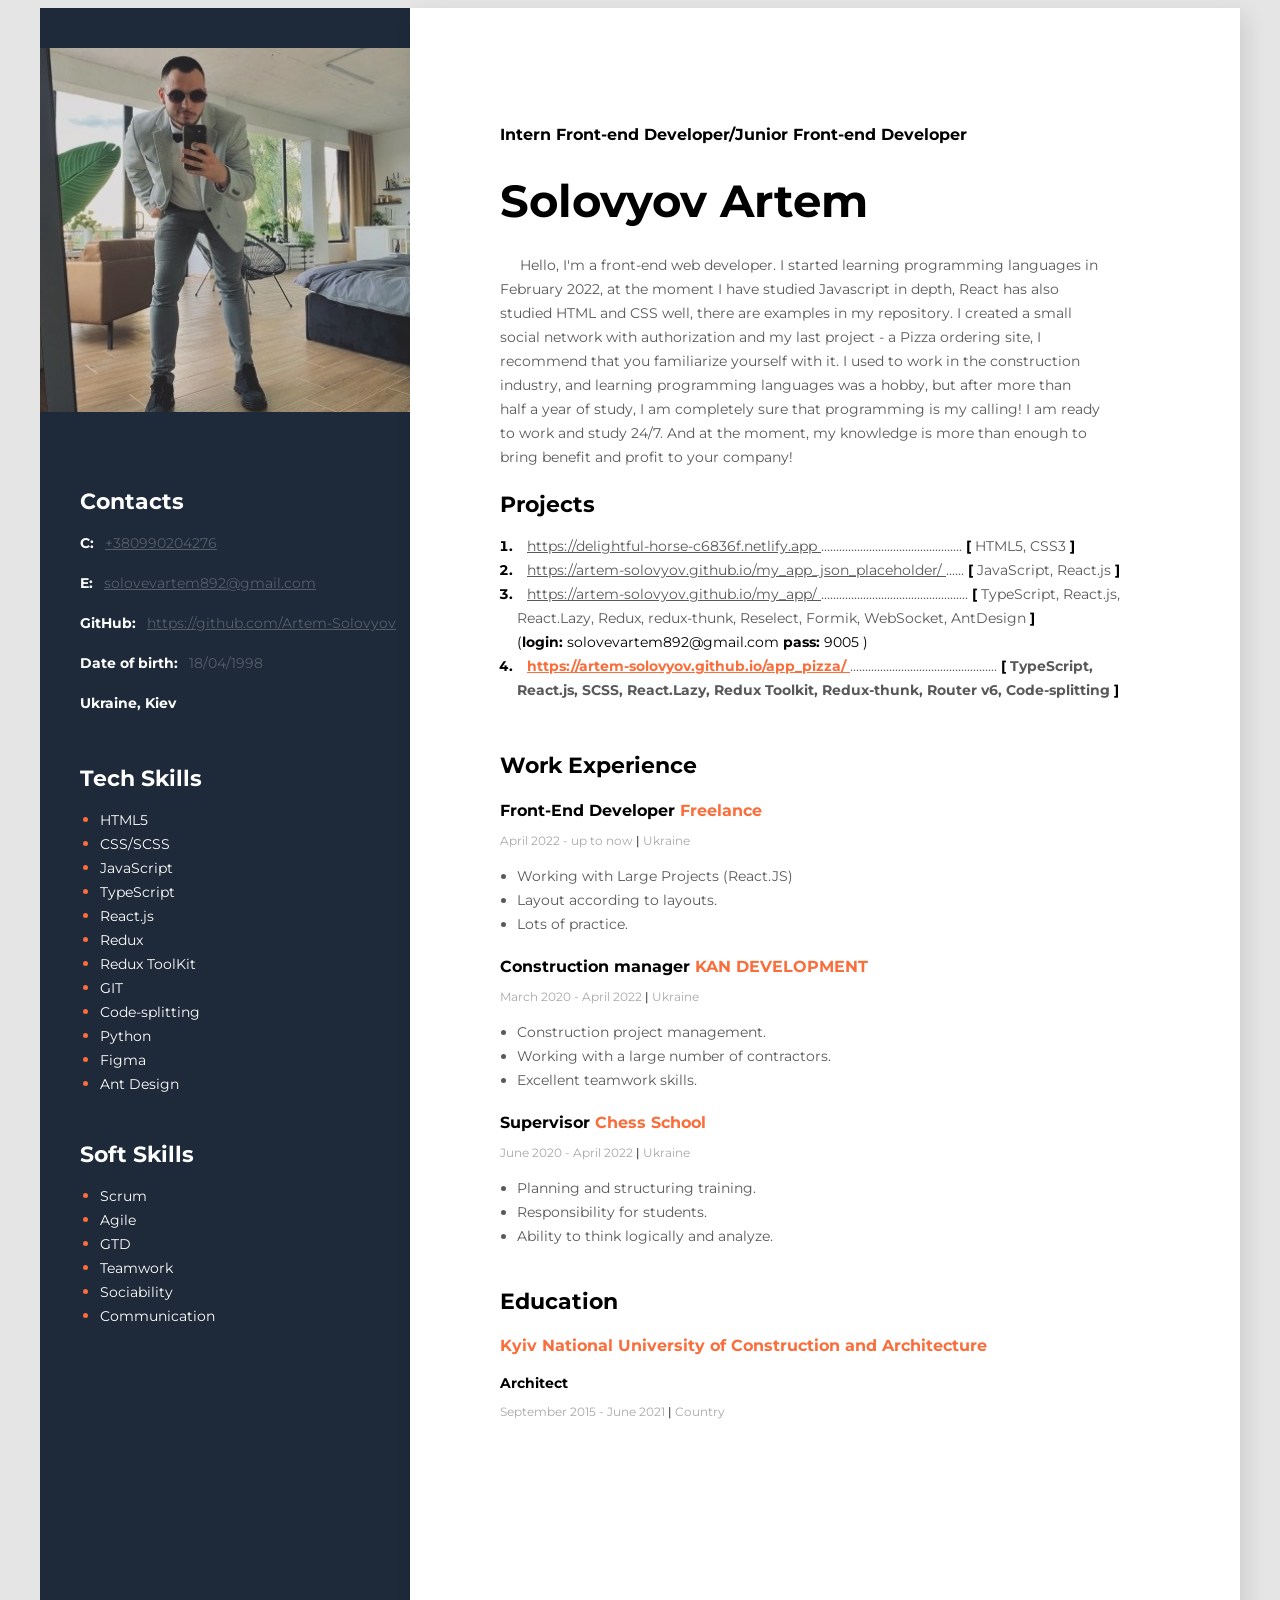
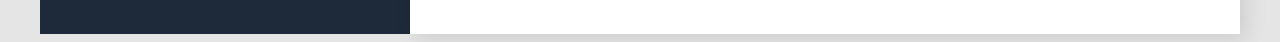
==== index.html @ 6716d9a3 "new project 'Pizza'" ====
<!DOCTYPE html>
<html lang="en">
<head>
  <meta charset="UTF-8"/>
  <meta http-equiv="X-UA-Compatible" content="IE=edge"/>
  <meta name="viewport" content="width=device-width, initial-scale=1.0"/>
  <link rel="stylesheet" href="./stayles/stayles.css"/>
  <link rel="preconnect" href="https://fonts.googleapis.com"/>
  <link rel="preconnect" href="https://fonts.gstatic.com" crossorigin/>
  <link
      href="https://fonts.googleapis.com/css2?family=Montserrat:wght@400;700&display=swap"
      rel="stylesheet"
  />
  <title>Resume</title>
</head>
<body>
<!-- main -->
<div class="main">
  <!-- Main content -->
  <div class="main-content">
    <!-- about user -->
    <div>
      <h2 class="about-position">Intern Front-end Developer/Junior Front-end
        Developer</h2>
      <h1 class="about-name">Solovyov Artem</h1>
      <p class="about-description">
        Hello, I'm a front-end web developer. I started learning programming languages ​​in February 2022, at the moment I have studied Javascript in depth, React has also studied HTML and CSS well, there are examples in my repository. I created a small social network with authorization and my last project - a Pizza ordering site, I recommend that you familiarize yourself with it. I used to work in the construction industry, and learning programming languages ​​was a hobby, but after more than half a year of study, I am completely sure that programming is my calling! I am ready to work and study 24/7. And at the moment, my knowledge is more than enough to bring benefit and profit to your company!
      </p>
    </div>
    <!-- Projects -->
    <div class="projects">
      <h3 class="title">Projects</h3>
      <ol class="project-list">
        
        <li class="projects-item">
              <span class="project">
                <a target="_blank" href="https://delightful-horse-c6836f.netlify.app" class="project-link">
                  https://delightful-horse-c6836f.netlify.app
                </a>
                ...............................................
                <span class="project--bracket">[</span>
                HTML5, CSS3
                <span class="project--bracket">]</span>
              </span>
        </li>
        <li class="projects-item">
              <span class="project">
                <a target="_blank" href="https://artem-solovyov.github.io/my_app_json_placeholder/" class="project-link">
                  https://artem-solovyov.github.io/my_app_json_placeholder/
                </a>
                ......
                <span class="project--bracket">[</span>
                JavaScript, React.js
                <span class="project--bracket">]</span>
              </span>
        </li>
        <li class="projects-item">
              <span class="project">
                <a target="_blank" href="https://artem-solovyov.github.io/my_app/" class="project-link">
                  https://artem-solovyov.github.io/my_app/
                </a>
                .................................................
                <span class="project--bracket">[</span>
                TypeScript, React.js, React.Lazy, Redux, redux-thunk, Reselect, Formik, WebSocket, AntDesign
                <span class="project--bracket">]</span>
              </span>
              <br/>
          <span class="pass">(<b>login:</b> solovevartem892@gmail.com <b>pass:</b> 9005 )</span>
        </li>
        <li class="projects-item " >
              <span class="project ">
                <a target="_blank" href="https://artem-solovyov.github.io/app_pizza/" class="project-link visible">
                  <b>https://artem-solovyov.github.io/app_pizza/</b>
                </a>
                .................................................
                <span class="project--bracket">[</span> <b>
                  TypeScript, React.js, SCSS, React.Lazy, Redux Toolkit, Redux-thunk, Router v6, Code-splitting
                </b>
                <span class="project--bracket">]</span>
              </span>
              <br/>
        </li>
      </ol>
    </div>
    <!-- Work -->
    <div class="work">
      <h3 class="title">Work Experience</h3>
      <!-- Company 1 -->
      <div>
        <h4 class="work-position">
          Front-End Developer <span class="organization">Freelance</span>
        </h4>
        <p class="period">
          April 2022 - up to now <span class="line">|</span> Ukraine
        </p>
        <ul class="work-list">
          <li class="work-list-item">
            Working with Large Projects (React.JS)
          </li>
          <li class="work-list-item">
            Layout according to layouts.
          </li>
          <li class="work-list-item">
            Lots of practice.
          </li>
        </ul>
      </div>
      <!-- Company 2 -->
      <div>
        <h4 class="work-position">
          Сonstruction manager <span class="organization">KAN DEVELOPMENT</span>
        </h4>
        <p class="period">
          March 2020 - April 2022 <span class="line">|</span> Ukraine
        </p>
        <ul class="work-list">
          <li class="work-list-item">
            Construction project management.
          </li>
          <li class="work-list-item">Working with a large number of contractors.</li>
          <li class="work-list-item">Excellent teamwork skills.</li>
        </ul class="work-list-item">
      </div>
      <!-- Company 3 -->
      <div>
        <h4 class="work-position">
          Supervisor <span class="organization">Chess School</span>
        </h4>
        <p class="period">
          June 2020 - April 2022 <span class="line">|</span> Ukraine
        </p>
        <ul class="work-list">
          <li class="work-list-item">Planning and structuring training.</li>
          <li class="work-list-item">Responsibility for students.</li>
          <li class="work-list-item">Ability to think logically and analyze.</li>
        </ul>
      </div>
    </div>
    <!-- Edication -->
    <div class="education">
      <h3 class="title">Education</h3>
      <h4 class="university">Kyiv National University of Construction and Architecture</h4>
      <h4 class="direction">Architect</h4>
      <p class="period">
        September 2015 - June 2021 <span class="line">|</span> Country
      </p>
    </div>
  </div>
  <!-- Sidebar -->
  <aside class="sidebar">
    <img src="./img/my-photo.jpg" alt="user-photo" class="photo"/>
    <!-- Contacts -->
    <div class="contacts">
      <h3 class="sidebar-title">Contacts</h3>
      <div>
        <p>
          <span class="contact-type">C:</span>
          <a href="tel:+380990204276" class="contact-link">
            +380990204276
          </a>
        </p>
        <p>
          <span class="contact-type">E:</span>
          <a href="mailto:solovevartem892@gmail.com" class="contact-link">
            solovevartem892@gmail.com
          </a>
        </p>
        <p>
          <span class="contact-type">GitHub:</span>
          <a href="https://github.com/Artem-Solovyov" target="_blank" class="contact-link">
            https://github.com/Artem-Solovyov
          </a>
        </p>
        <p>
          <span class="contact-type">Date of birth:</span>
          <a class="contact-link">
            18/04/1998
          </a>
        </p>

        <p>
          <span class="contact-type">Ukraine, Kiev</span>

        </p>
      </div>
    </div>
    <!-- Tech Skills -->
    <div class="tech-skills">
      <h3 class="sidebar-title">Tech Skills</h3>
      <ul class="tech-skills-list">
        <li class="tech-skills-item">
          <span class="tech-skills-text">HTML5</span>
        </li>
        <li class="tech-skills-item">
          <span class="tech-skills-text">CSS/SCSS</span>
        </li>
        <li class="tech-skills-item">
          <span class="tech-skills-text">JavaScript</span>
        </li>
        <li class="tech-skills-item">
          <span class="tech-skills-text">TypeScript</span>
        </li>
        <li class="tech-skills-item">
          <span class="tech-skills-text">React.js</span>
        </li>
        <li class="tech-skills-item">
          <span class="tech-skills-text">Redux</span>
        </li>
        <li class="tech-skills-item">
          <span class="tech-skills-text">Redux ToolKit</span>
        </li>
        <li class="tech-skills-item">
          <span class="tech-skills-text">GIT</span>
        </li>
        <li class="tech-skills-item">
          <span class="tech-skills-text">Code-splitting</span>
        </li>
        <li class="tech-skills-item">
          <span class="tech-skills-text">Python</span>
        </li>
        <li class="tech-skills-item">
          <span class="tech-skills-text">Figma</span>
        </li>
        <li class="tech-skills-item">
          <span class="tech-skills-text">Ant Design</span>
        </li>
      </ul>
    </div>
    <!-- Soft Skills -->
    <div class="soft-skills">
      <h3 class="sidebar-title">Soft Skills</h3>
      <ul class="soft-skills-list">
        <li class="soft-skills-item">
          <span class="soft-skills-text">Scrum</span>
        </li>
        <li class="soft-skills-item">
          <span class="soft-skills-text">Agile</span>
        </li>
        <li class="soft-skills-item">
          <span class="soft-skills-text">GTD</span>
        </li>
        <li class="soft-skills-item">
          <span class="soft-skills-text">Teamwork</span>
        </li>

        <li class="soft-skills-item">
          <span class="soft-skills-text">Sociability</span>
        </li>
        <li class="soft-skills-item">
          <span class="soft-skills-text">Communication</span>
        </li>
      </ul>
    </div>
  </aside>
</div>
</body>
</html>
---- stayles/stayles.css ----
body {
  font-family: "Montserrat", sans-serif;
  background-color: #e5e5e5;
}

/* main stayles */

.main {
  display: flex;
  flex-direction: row-reverse;
  width: 1200px;
  margin: 0 auto;
}

/* main-content stayles */

.main-content {
  background-color: #fff;
  box-shadow: 6px 6px 20px rgba(0, 0, 0, 0.1);
  padding: 105px 90px;
}

/* about stayles */

.about {
  margin-bottom: 40px;
}
.about-position {
  font-style: normal;
  font-weight: 700;
  font-size: 16px;
  line-height: 17px;
  color: #000000;
  margin-bottom: 20px;
}
.about-name {
  font-style: normal;
  font-weight: 700;
  font-size: 45px;
  line-height: 55px;
  color: #000000;
  margin-bottom: 25px;
}
.about-description {
  font-style: normal;
  font-weight: 400;
  font-size: 14px;
  line-height: 24px;
  color: #595959;
  width: 600px;
  text-indent: 20px;
}

/* project stayles */
.projects {
  margin-bottom: 50px;
}
.title {
  font-style: normal;
  font-weight: 700;
  font-size: 22px;
  line-height: 27px;
  color: #000000;
  margin-bottom: 10px;
}
.project-list {
  padding: 0px;
  margin-left: 17px;
}
.projects-item {
  font-style: normal;
  font-weight: 700;
  font-size: 14px;
  line-height: 24px;
  color: #000000;
}
.project,
.project-link {
  font-style: normal;
  font-weight: 400;
  font-size: 14px;
  line-height: 24px;
  color: #595959;
}
.project-link {
  margin-left: 10px;
}
.project--bracket {
  font-style: normal;
  font-weight: 700;
  font-size: 14px;
  line-height: 24px;
  color: #000000;
}

/* work stayles */

.work {
  margin-bottom: 40px;
}
.work-position {
  font-style: normal;
  font-weight: 700;
  font-size: 16px;
  line-height: 20px;
  color: #000000;
  margin-bottom: 10px;
}
.organization {
  color: #fb6d3a;
}
.visible {
  color: #fb6d3a;
}

.period {
  font-style: normal;
  font-weight: 400;
  font-size: 12px;
  line-height: 15px;
  color: #a8a8a8;
  margin-bottom: 10px;
}
.line {
  font-style: normal;
  font-weight: 400;
  font-size: 12px;
  line-height: 15px;
  color: #000000;
}
.work-list {
  padding: 0px;
  margin-left: 17px;
}
.work-list-item {
  font-style: normal;
  font-weight: 400;
  font-size: 14px;
  line-height: 24px;
  color: #595959;
}

/* education stayles */

.education {
  margin-bottom: 110px;
}
.university {
  font-style: normal;
  font-weight: 700;
  font-size: 16px;
  line-height: 20px;
  color: #fb6d3a;
  margin-bottom: 10px;
}
.direction {
  font-style: normal;
  font-weight: 700;
  font-size: 14px;
  line-height: 17px;
  color: #000000;
  margin-bottom: 10px;
}

/* sidebar stayles */

.sidebar {
  background-color: #1e2939;
  padding-top: 40px;
  width: 370px;
}

.photo {
  width: 370px;
  margin-bottom: 50px;
}
.contacts,
.tech-skills,
.soft-skills {
  margin-left: 40px;
}

.contacts {
  margin-bottom: 50px;
}

.tech-skills {
  margin-bottom: 45px;
}

.sidebar-title {
  color: #fff;
  font-style: normal;
  font-weight: 700;
  font-size: 22px;
  line-height: 27px;
  margin-bottom: 10px;
}

.contact-type {
  font-style: normal;
  font-weight: 700;
  font-size: 14px;
  line-height: 24px;
  color: #ffffff;
  margin-right: 7px;
}

.contact-link {
  font-style: normal;
  font-weight: 400;
  font-size: 14px;
  line-height: 24px;
  color: #565e6a;
}

/* tech skills list stayles */

.tech-skills-list {
  color: #fff;
  padding: 0px;
  margin-left: 20px;
}

.tech-skills-item {
  color: #fb6d3a;
}
.tech-skills-text {
  color: #fff;
  font-style: normal;
  font-weight: 400;
  font-size: 14px;
  line-height: 24px;
}

/* soft skills list stayles */

.soft-skills-list {
  color: #fff;
  padding: 0px;
  margin-left: 20px;
}
.soft-skills-item {
  color: #fb6d3a;
}
.soft-skills-text {
  color: #fff;
  font-style: normal;
  font-weight: 400;
  font-size: 14px;
  line-height: 24px;
}
.pass {
  font-style: normal;
  font-weight: 400;
  font-size: 14px;
}
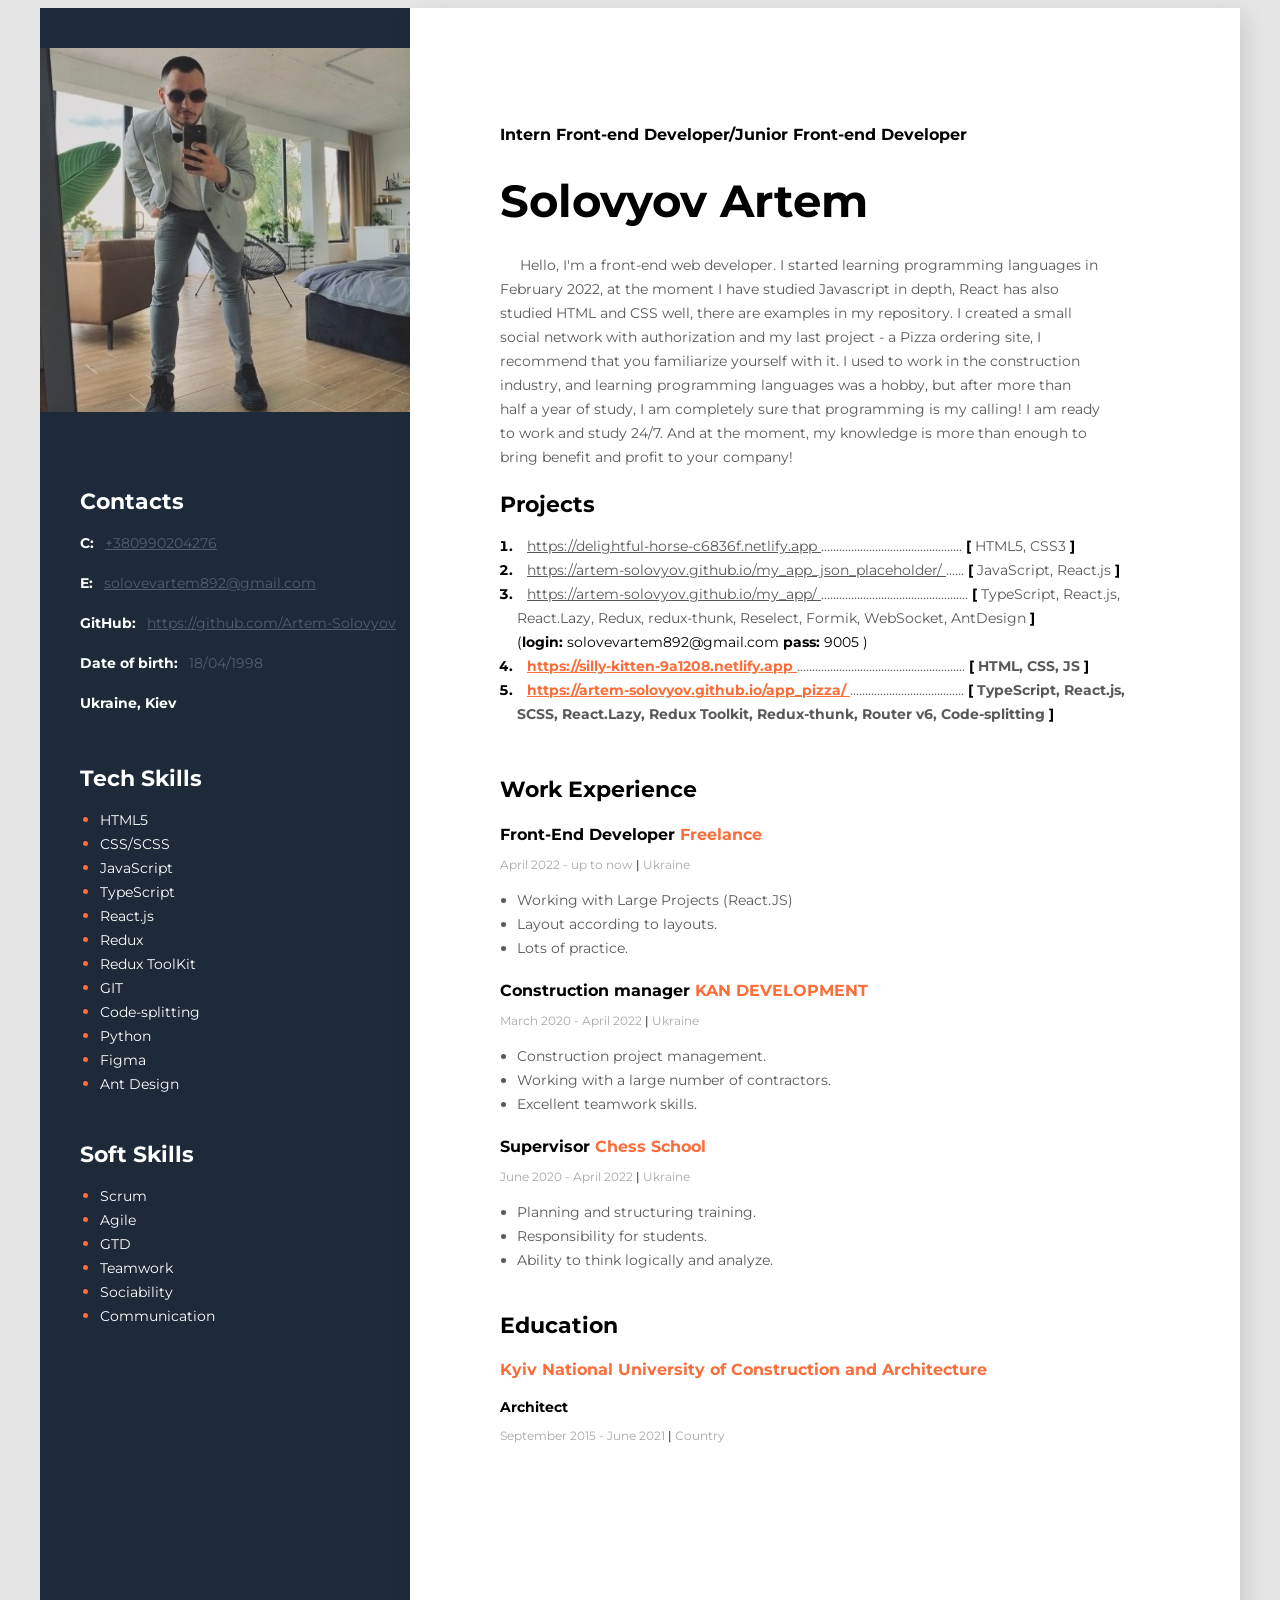
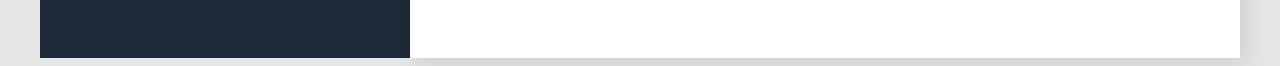
==== commit ee6dc04d: "new project HTML CSS JS" ====
--- a/index.html
+++ b/index.html
@@ -69,10 +69,23 @@
         </li>
         <li class="projects-item " >
               <span class="project ">
+                <a target="_blank" href="https://silly-kitten-9a1208.netlify.app" class="project-link visible">
+                  <b>https://silly-kitten-9a1208.netlify.app</b>
+                </a>
+                ........................................................
+                <span class="project--bracket">[</span> <b>
+                   HTML, CSS, JS
+                </b>
+                <span class="project--bracket">]</span>
+              </span>
+              <br/>
+        </li>
+        <li class="projects-item " >
+              <span class="project ">
                 <a target="_blank" href="https://artem-solovyov.github.io/app_pizza/" class="project-link visible">
                   <b>https://artem-solovyov.github.io/app_pizza/</b>
                 </a>
-                .................................................
+                ......................................
                 <span class="project--bracket">[</span> <b>
                   TypeScript, React.js, SCSS, React.Lazy, Redux Toolkit, Redux-thunk, Router v6, Code-splitting
                 </b>
@@ -80,6 +93,7 @@
               </span>
               <br/>
         </li>
+        
       </ol>
     </div>
     <!-- Work -->
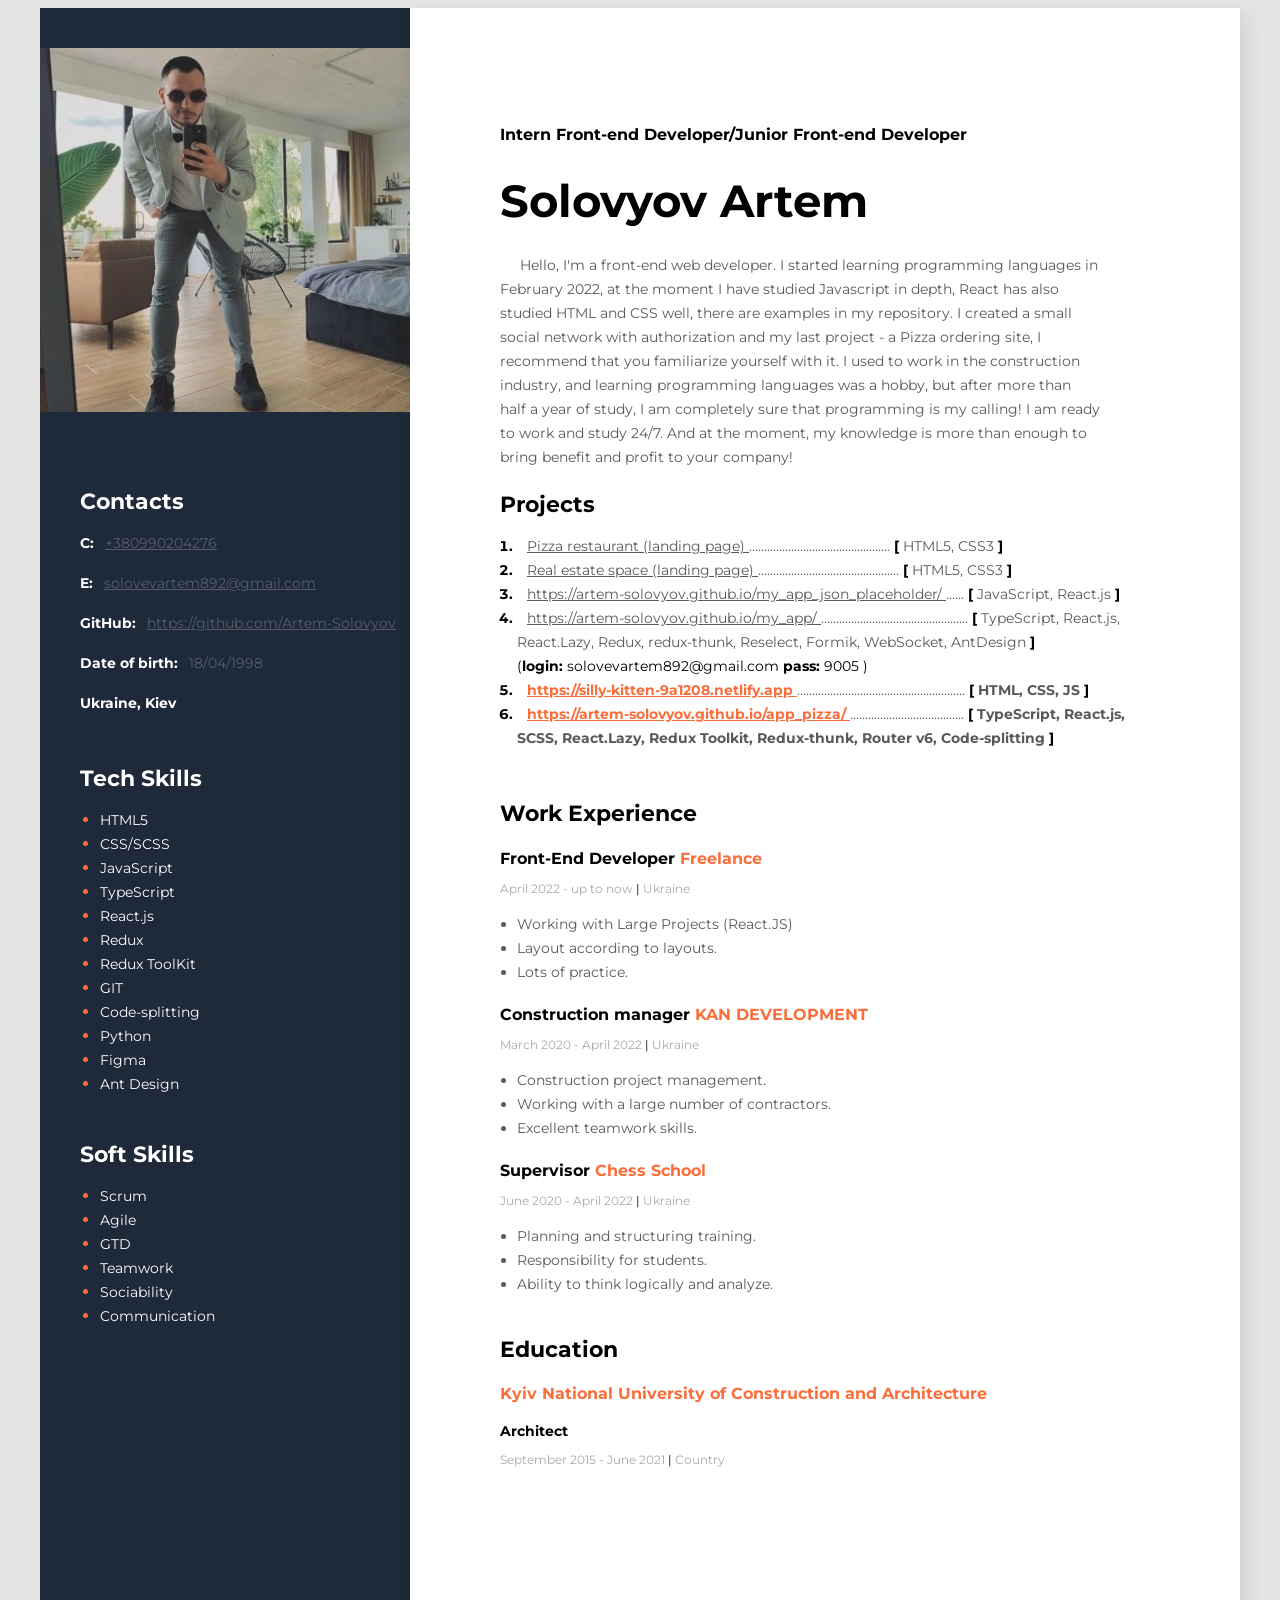
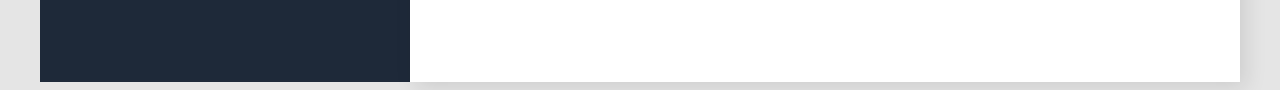
==== commit f0160abd: "upd" ====
--- a/index.html
+++ b/index.html
@@ -1,271 +1,321 @@
 <!DOCTYPE html>
 <html lang="en">
-<head>
-  <meta charset="UTF-8"/>
-  <meta http-equiv="X-UA-Compatible" content="IE=edge"/>
-  <meta name="viewport" content="width=device-width, initial-scale=1.0"/>
-  <link rel="stylesheet" href="./stayles/stayles.css"/>
-  <link rel="preconnect" href="https://fonts.googleapis.com"/>
-  <link rel="preconnect" href="https://fonts.gstatic.com" crossorigin/>
-  <link
+  <head>
+    <meta charset="UTF-8" />
+    <meta http-equiv="X-UA-Compatible" content="IE=edge" />
+    <meta name="viewport" content="width=device-width, initial-scale=1.0" />
+    <link rel="stylesheet" href="./stayles/stayles.css" />
+    <link rel="preconnect" href="https://fonts.googleapis.com" />
+    <link rel="preconnect" href="https://fonts.gstatic.com" crossorigin />
+    <link
       href="https://fonts.googleapis.com/css2?family=Montserrat:wght@400;700&display=swap"
       rel="stylesheet"
-  />
-  <title>Resume</title>
-</head>
-<body>
-<!-- main -->
-<div class="main">
-  <!-- Main content -->
-  <div class="main-content">
-    <!-- about user -->
-    <div>
-      <h2 class="about-position">Intern Front-end Developer/Junior Front-end
-        Developer</h2>
-      <h1 class="about-name">Solovyov Artem</h1>
-      <p class="about-description">
-        Hello, I'm a front-end web developer. I started learning programming languages ​​in February 2022, at the moment I have studied Javascript in depth, React has also studied HTML and CSS well, there are examples in my repository. I created a small social network with authorization and my last project - a Pizza ordering site, I recommend that you familiarize yourself with it. I used to work in the construction industry, and learning programming languages ​​was a hobby, but after more than half a year of study, I am completely sure that programming is my calling! I am ready to work and study 24/7. And at the moment, my knowledge is more than enough to bring benefit and profit to your company!
-      </p>
+    />
+    <title>Resume</title>
+  </head>
+  <body>
+    <!-- main -->
+    <div class="main">
+      <!-- Main content -->
+      <div class="main-content">
+        <!-- about user -->
+        <div>
+          <h2 class="about-position">
+            Intern Front-end Developer/Junior Front-end Developer
+          </h2>
+          <h1 class="about-name">Solovyov Artem</h1>
+          <p class="about-description">
+            Hello, I'm a front-end web developer. I started learning programming
+            languages ​​in February 2022, at the moment I have studied
+            Javascript in depth, React has also studied HTML and CSS well, there
+            are examples in my repository. I created a small social network with
+            authorization and my last project - a Pizza ordering site, I
+            recommend that you familiarize yourself with it. I used to work in
+            the construction industry, and learning programming languages ​​was
+            a hobby, but after more than half a year of study, I am completely
+            sure that programming is my calling! I am ready to work and study
+            24/7. And at the moment, my knowledge is more than enough to bring
+            benefit and profit to your company!
+          </p>
+        </div>
+        <!-- Projects -->
+        <div class="projects">
+          <h3 class="title">Projects</h3>
+          <ol class="project-list">
+            <li class="projects-item">
+              <span class="project">
+                <a
+                  target="_blank"
+                  href="https://delightful-horse-c6836f.netlify.app"
+                  class="project-link"
+                >
+                  Pizza restaurant (landing page)
+                </a>
+                ...............................................
+                <span class="project--bracket">[</span>
+                HTML5, CSS3
+                <span class="project--bracket">]</span>
+              </span>
+            </li>
+            <li class="projects-item">
+              <span class="project">
+                <a
+                  target="_blank"
+                  href="https://iridescent-rolypoly-1b1409.netlify.app"
+                  class="project-link"
+                >
+                  Real estate space (landing page)
+                </a>
+                ...............................................
+                <span class="project--bracket">[</span>
+                HTML5, CSS3
+                <span class="project--bracket">]</span>
+              </span>
+            </li>
+            <li class="projects-item">
+              <span class="project">
+                <a
+                  target="_blank"
+                  href="https://artem-solovyov.github.io/my_app_json_placeholder/"
+                  class="project-link"
+                >
+                  https://artem-solovyov.github.io/my_app_json_placeholder/
+                </a>
+                ......
+                <span class="project--bracket">[</span>
+                JavaScript, React.js
+                <span class="project--bracket">]</span>
+              </span>
+            </li>
+            <li class="projects-item">
+              <span class="project">
+                <a
+                  target="_blank"
+                  href="https://artem-solovyov.github.io/my_app/"
+                  class="project-link"
+                >
+                  https://artem-solovyov.github.io/my_app/
+                </a>
+                .................................................
+                <span class="project--bracket">[</span>
+                TypeScript, React.js, React.Lazy, Redux, redux-thunk, Reselect,
+                Formik, WebSocket, AntDesign
+                <span class="project--bracket">]</span>
+              </span>
+              <br />
+              <span class="pass"
+                >(<b>login:</b> solovevartem892@gmail.com <b>pass:</b> 9005
+                )</span
+              >
+            </li>
+            <li class="projects-item">
+              <span class="project">
+                <a
+                  target="_blank"
+                  href="https://silly-kitten-9a1208.netlify.app"
+                  class="project-link visible"
+                >
+                  <b>https://silly-kitten-9a1208.netlify.app</b>
+                </a>
+                ........................................................
+                <span class="project--bracket">[</span> <b> HTML, CSS, JS </b>
+                <span class="project--bracket">]</span>
+              </span>
+              <br />
+            </li>
+            <li class="projects-item">
+              <span class="project">
+                <a
+                  target="_blank"
+                  href="https://artem-solovyov.github.io/app_pizza/"
+                  class="project-link visible"
+                >
+                  <b>https://artem-solovyov.github.io/app_pizza/</b>
+                </a>
+                ......................................
+                <span class="project--bracket">[</span>
+                <b>
+                  TypeScript, React.js, SCSS, React.Lazy, Redux Toolkit,
+                  Redux-thunk, Router v6, Code-splitting
+                </b>
+                <span class="project--bracket">]</span>
+              </span>
+              <br />
+            </li>
+          </ol>
+        </div>
+        <!-- Work -->
+        <div class="work">
+          <h3 class="title">Work Experience</h3>
+          <!-- Company 1 -->
+          <div>
+            <h4 class="work-position">
+              Front-End Developer <span class="organization">Freelance</span>
+            </h4>
+            <p class="period">
+              April 2022 - up to now <span class="line">|</span> Ukraine
+            </p>
+            <ul class="work-list">
+              <li class="work-list-item">
+                Working with Large Projects (React.JS)
+              </li>
+              <li class="work-list-item">Layout according to layouts.</li>
+              <li class="work-list-item">Lots of practice.</li>
+            </ul>
+          </div>
+          <!-- Company 2 -->
+          <div>
+            <h4 class="work-position">
+              Сonstruction manager
+              <span class="organization">KAN DEVELOPMENT</span>
+            </h4>
+            <p class="period">
+              March 2020 - April 2022 <span class="line">|</span> Ukraine
+            </p>
+            <ul class="work-list">
+              <li class="work-list-item">Construction project management.</li>
+              <li class="work-list-item">
+                Working with a large number of contractors.
+              </li>
+              <li class="work-list-item">Excellent teamwork skills.</li>
+            </ul>
+          </div>
+          <!-- Company 3 -->
+          <div>
+            <h4 class="work-position">
+              Supervisor <span class="organization">Chess School</span>
+            </h4>
+            <p class="period">
+              June 2020 - April 2022 <span class="line">|</span> Ukraine
+            </p>
+            <ul class="work-list">
+              <li class="work-list-item">Planning and structuring training.</li>
+              <li class="work-list-item">Responsibility for students.</li>
+              <li class="work-list-item">
+                Ability to think logically and analyze.
+              </li>
+            </ul>
+          </div>
+        </div>
+        <!-- Edication -->
+        <div class="education">
+          <h3 class="title">Education</h3>
+          <h4 class="university">
+            Kyiv National University of Construction and Architecture
+          </h4>
+          <h4 class="direction">Architect</h4>
+          <p class="period">
+            September 2015 - June 2021 <span class="line">|</span> Country
+          </p>
+        </div>
+      </div>
+      <!-- Sidebar -->
+      <aside class="sidebar">
+        <img src="./img/my-photo.jpg" alt="user-photo" class="photo" />
+        <!-- Contacts -->
+        <div class="contacts">
+          <h3 class="sidebar-title">Contacts</h3>
+          <div>
+            <p>
+              <span class="contact-type">C:</span>
+              <a href="tel:+380990204276" class="contact-link">
+                +380990204276
+              </a>
+            </p>
+            <p>
+              <span class="contact-type">E:</span>
+              <a href="mailto:solovevartem892@gmail.com" class="contact-link">
+                solovevartem892@gmail.com
+              </a>
+            </p>
+            <p>
+              <span class="contact-type">GitHub:</span>
+              <a
+                href="https://github.com/Artem-Solovyov"
+                target="_blank"
+                class="contact-link"
+              >
+                https://github.com/Artem-Solovyov
+              </a>
+            </p>
+            <p>
+              <span class="contact-type">Date of birth:</span>
+              <a class="contact-link"> 18/04/1998 </a>
+            </p>
+
+            <p>
+              <span class="contact-type">Ukraine, Kiev</span>
+            </p>
+          </div>
+        </div>
+        <!-- Tech Skills -->
+        <div class="tech-skills">
+          <h3 class="sidebar-title">Tech Skills</h3>
+          <ul class="tech-skills-list">
+            <li class="tech-skills-item">
+              <span class="tech-skills-text">HTML5</span>
+            </li>
+            <li class="tech-skills-item">
+              <span class="tech-skills-text">CSS/SCSS</span>
+            </li>
+            <li class="tech-skills-item">
+              <span class="tech-skills-text">JavaScript</span>
+            </li>
+            <li class="tech-skills-item">
+              <span class="tech-skills-text">TypeScript</span>
+            </li>
+            <li class="tech-skills-item">
+              <span class="tech-skills-text">React.js</span>
+            </li>
+            <li class="tech-skills-item">
+              <span class="tech-skills-text">Redux</span>
+            </li>
+            <li class="tech-skills-item">
+              <span class="tech-skills-text">Redux ToolKit</span>
+            </li>
+            <li class="tech-skills-item">
+              <span class="tech-skills-text">GIT</span>
+            </li>
+            <li class="tech-skills-item">
+              <span class="tech-skills-text">Code-splitting</span>
+            </li>
+            <li class="tech-skills-item">
+              <span class="tech-skills-text">Python</span>
+            </li>
+            <li class="tech-skills-item">
+              <span class="tech-skills-text">Figma</span>
+            </li>
+            <li class="tech-skills-item">
+              <span class="tech-skills-text">Ant Design</span>
+            </li>
+          </ul>
+        </div>
+        <!-- Soft Skills -->
+        <div class="soft-skills">
+          <h3 class="sidebar-title">Soft Skills</h3>
+          <ul class="soft-skills-list">
+            <li class="soft-skills-item">
+              <span class="soft-skills-text">Scrum</span>
+            </li>
+            <li class="soft-skills-item">
+              <span class="soft-skills-text">Agile</span>
+            </li>
+            <li class="soft-skills-item">
+              <span class="soft-skills-text">GTD</span>
+            </li>
+            <li class="soft-skills-item">
+              <span class="soft-skills-text">Teamwork</span>
+            </li>
+
+            <li class="soft-skills-item">
+              <span class="soft-skills-text">Sociability</span>
+            </li>
+            <li class="soft-skills-item">
+              <span class="soft-skills-text">Communication</span>
+            </li>
+          </ul>
+        </div>
+      </aside>
     </div>
-    <!-- Projects -->
-    <div class="projects">
-      <h3 class="title">Projects</h3>
-      <ol class="project-list">
-        
-        <li class="projects-item">
-              <span class="project">
-                <a target="_blank" href="https://delightful-horse-c6836f.netlify.app" class="project-link">
-                  https://delightful-horse-c6836f.netlify.app
-                </a>
-                ...............................................
-                <span class="project--bracket">[</span>
-                HTML5, CSS3
-                <span class="project--bracket">]</span>
-              </span>
-        </li>
-        <li class="projects-item">
-              <span class="project">
-                <a target="_blank" href="https://artem-solovyov.github.io/my_app_json_placeholder/" class="project-link">
-                  https://artem-solovyov.github.io/my_app_json_placeholder/
-                </a>
-                ......
-                <span class="project--bracket">[</span>
-                JavaScript, React.js
-                <span class="project--bracket">]</span>
-              </span>
-        </li>
-        <li class="projects-item">
-              <span class="project">
-                <a target="_blank" href="https://artem-solovyov.github.io/my_app/" class="project-link">
-                  https://artem-solovyov.github.io/my_app/
-                </a>
-                .................................................
-                <span class="project--bracket">[</span>
-                TypeScript, React.js, React.Lazy, Redux, redux-thunk, Reselect, Formik, WebSocket, AntDesign
-                <span class="project--bracket">]</span>
-              </span>
-              <br/>
-          <span class="pass">(<b>login:</b> solovevartem892@gmail.com <b>pass:</b> 9005 )</span>
-        </li>
-        <li class="projects-item " >
-              <span class="project ">
-                <a target="_blank" href="https://silly-kitten-9a1208.netlify.app" class="project-link visible">
-                  <b>https://silly-kitten-9a1208.netlify.app</b>
-                </a>
-                ........................................................
-                <span class="project--bracket">[</span> <b>
-                   HTML, CSS, JS
-                </b>
-                <span class="project--bracket">]</span>
-              </span>
-              <br/>
-        </li>
-        <li class="projects-item " >
-              <span class="project ">
-                <a target="_blank" href="https://artem-solovyov.github.io/app_pizza/" class="project-link visible">
-                  <b>https://artem-solovyov.github.io/app_pizza/</b>
-                </a>
-                ......................................
-                <span class="project--bracket">[</span> <b>
-                  TypeScript, React.js, SCSS, React.Lazy, Redux Toolkit, Redux-thunk, Router v6, Code-splitting
-                </b>
-                <span class="project--bracket">]</span>
-              </span>
-              <br/>
-        </li>
-        
-      </ol>
-    </div>
-    <!-- Work -->
-    <div class="work">
-      <h3 class="title">Work Experience</h3>
-      <!-- Company 1 -->
-      <div>
-        <h4 class="work-position">
-          Front-End Developer <span class="organization">Freelance</span>
-        </h4>
-        <p class="period">
-          April 2022 - up to now <span class="line">|</span> Ukraine
-        </p>
-        <ul class="work-list">
-          <li class="work-list-item">
-            Working with Large Projects (React.JS)
-          </li>
-          <li class="work-list-item">
-            Layout according to layouts.
-          </li>
-          <li class="work-list-item">
-            Lots of practice.
-          </li>
-        </ul>
-      </div>
-      <!-- Company 2 -->
-      <div>
-        <h4 class="work-position">
-          Сonstruction manager <span class="organization">KAN DEVELOPMENT</span>
-        </h4>
-        <p class="period">
-          March 2020 - April 2022 <span class="line">|</span> Ukraine
-        </p>
-        <ul class="work-list">
-          <li class="work-list-item">
-            Construction project management.
-          </li>
-          <li class="work-list-item">Working with a large number of contractors.</li>
-          <li class="work-list-item">Excellent teamwork skills.</li>
-        </ul class="work-list-item">
-      </div>
-      <!-- Company 3 -->
-      <div>
-        <h4 class="work-position">
-          Supervisor <span class="organization">Chess School</span>
-        </h4>
-        <p class="period">
-          June 2020 - April 2022 <span class="line">|</span> Ukraine
-        </p>
-        <ul class="work-list">
-          <li class="work-list-item">Planning and structuring training.</li>
-          <li class="work-list-item">Responsibility for students.</li>
-          <li class="work-list-item">Ability to think logically and analyze.</li>
-        </ul>
-      </div>
-    </div>
-    <!-- Edication -->
-    <div class="education">
-      <h3 class="title">Education</h3>
-      <h4 class="university">Kyiv National University of Construction and Architecture</h4>
-      <h4 class="direction">Architect</h4>
-      <p class="period">
-        September 2015 - June 2021 <span class="line">|</span> Country
-      </p>
-    </div>
-  </div>
-  <!-- Sidebar -->
-  <aside class="sidebar">
-    <img src="./img/my-photo.jpg" alt="user-photo" class="photo"/>
-    <!-- Contacts -->
-    <div class="contacts">
-      <h3 class="sidebar-title">Contacts</h3>
-      <div>
-        <p>
-          <span class="contact-type">C:</span>
-          <a href="tel:+380990204276" class="contact-link">
-            +380990204276
-          </a>
-        </p>
-        <p>
-          <span class="contact-type">E:</span>
-          <a href="mailto:solovevartem892@gmail.com" class="contact-link">
-            solovevartem892@gmail.com
-          </a>
-        </p>
-        <p>
-          <span class="contact-type">GitHub:</span>
-          <a href="https://github.com/Artem-Solovyov" target="_blank" class="contact-link">
-            https://github.com/Artem-Solovyov
-          </a>
-        </p>
-        <p>
-          <span class="contact-type">Date of birth:</span>
-          <a class="contact-link">
-            18/04/1998
-          </a>
-        </p>
-
-        <p>
-          <span class="contact-type">Ukraine, Kiev</span>
-
-        </p>
-      </div>
-    </div>
-    <!-- Tech Skills -->
-    <div class="tech-skills">
-      <h3 class="sidebar-title">Tech Skills</h3>
-      <ul class="tech-skills-list">
-        <li class="tech-skills-item">
-          <span class="tech-skills-text">HTML5</span>
-        </li>
-        <li class="tech-skills-item">
-          <span class="tech-skills-text">CSS/SCSS</span>
-        </li>
-        <li class="tech-skills-item">
-          <span class="tech-skills-text">JavaScript</span>
-        </li>
-        <li class="tech-skills-item">
-          <span class="tech-skills-text">TypeScript</span>
-        </li>
-        <li class="tech-skills-item">
-          <span class="tech-skills-text">React.js</span>
-        </li>
-        <li class="tech-skills-item">
-          <span class="tech-skills-text">Redux</span>
-        </li>
-        <li class="tech-skills-item">
-          <span class="tech-skills-text">Redux ToolKit</span>
-        </li>
-        <li class="tech-skills-item">
-          <span class="tech-skills-text">GIT</span>
-        </li>
-        <li class="tech-skills-item">
-          <span class="tech-skills-text">Code-splitting</span>
-        </li>
-        <li class="tech-skills-item">
-          <span class="tech-skills-text">Python</span>
-        </li>
-        <li class="tech-skills-item">
-          <span class="tech-skills-text">Figma</span>
-        </li>
-        <li class="tech-skills-item">
-          <span class="tech-skills-text">Ant Design</span>
-        </li>
-      </ul>
-    </div>
-    <!-- Soft Skills -->
-    <div class="soft-skills">
-      <h3 class="sidebar-title">Soft Skills</h3>
-      <ul class="soft-skills-list">
-        <li class="soft-skills-item">
-          <span class="soft-skills-text">Scrum</span>
-        </li>
-        <li class="soft-skills-item">
-          <span class="soft-skills-text">Agile</span>
-        </li>
-        <li class="soft-skills-item">
-          <span class="soft-skills-text">GTD</span>
-        </li>
-        <li class="soft-skills-item">
-          <span class="soft-skills-text">Teamwork</span>
-        </li>
-
-        <li class="soft-skills-item">
-          <span class="soft-skills-text">Sociability</span>
-        </li>
-        <li class="soft-skills-item">
-          <span class="soft-skills-text">Communication</span>
-        </li>
-      </ul>
-    </div>
-  </aside>
-</div>
-</body>
+  </body>
 </html>
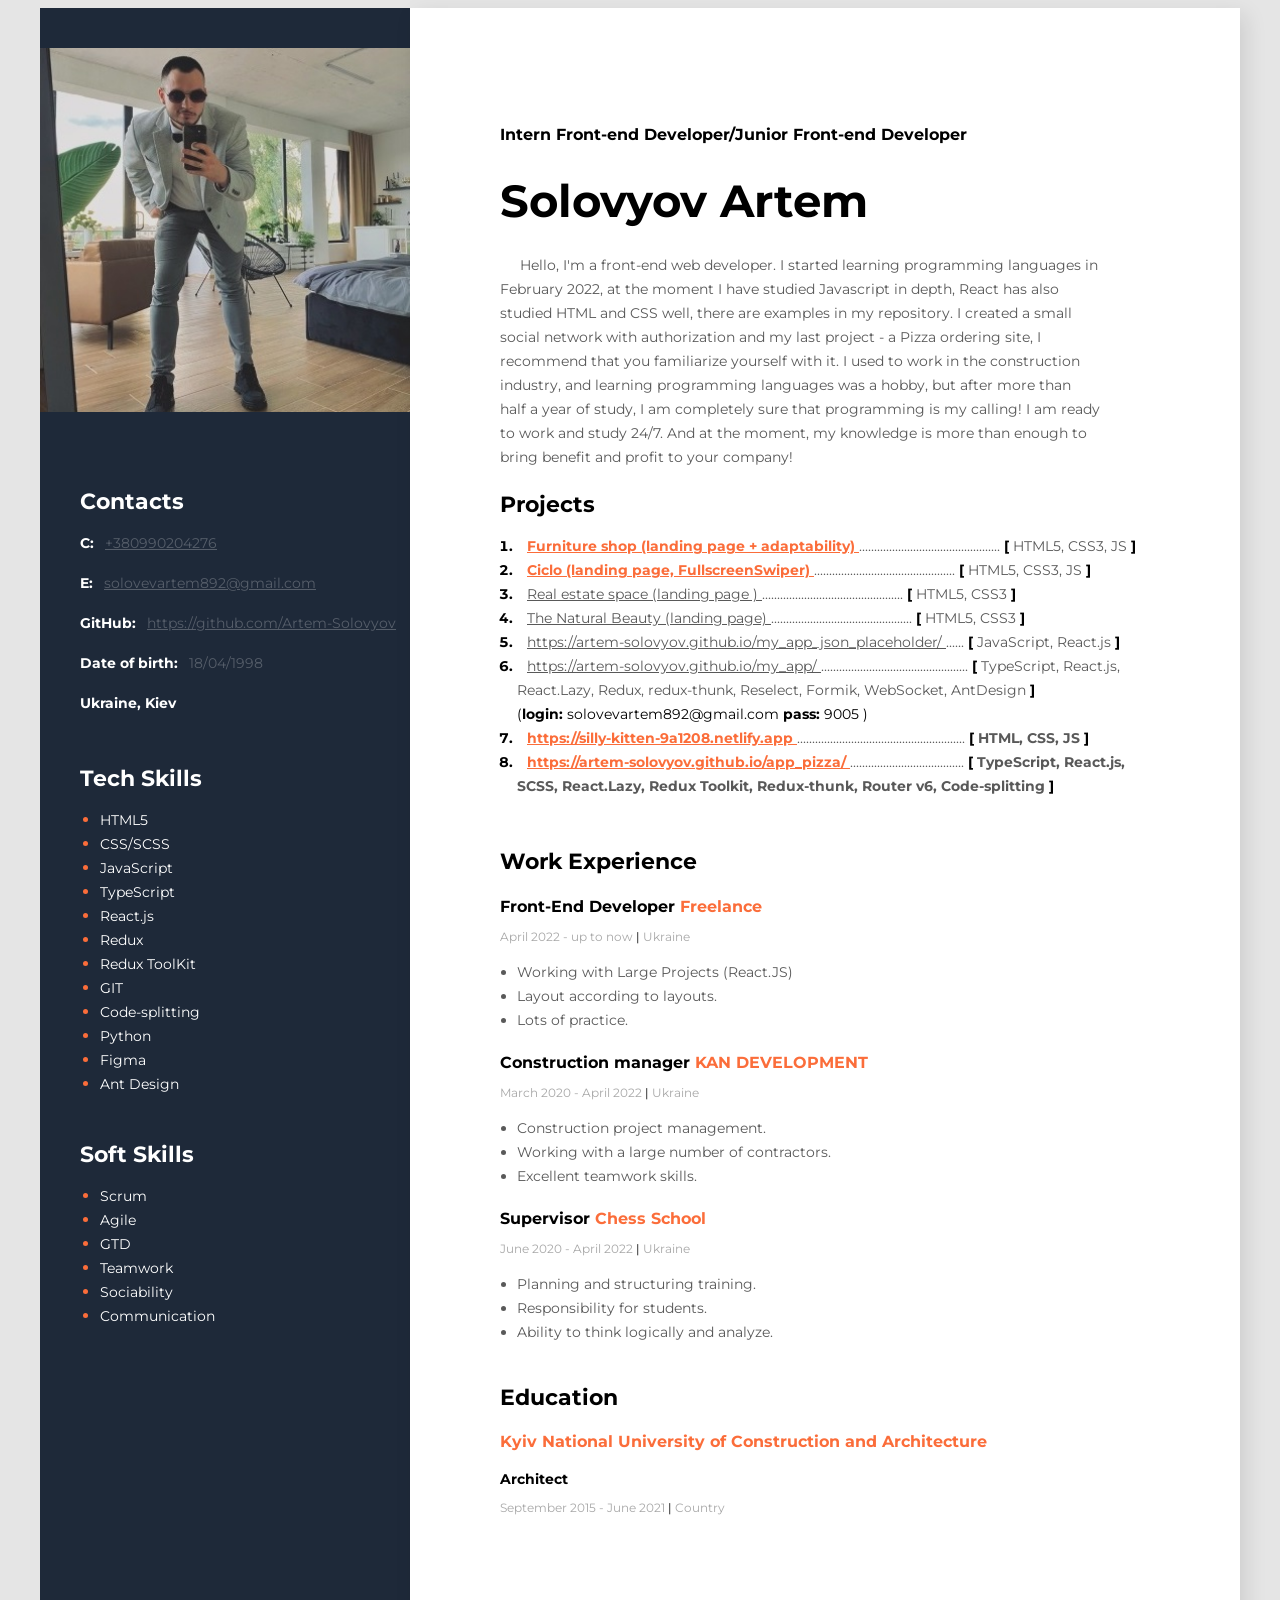
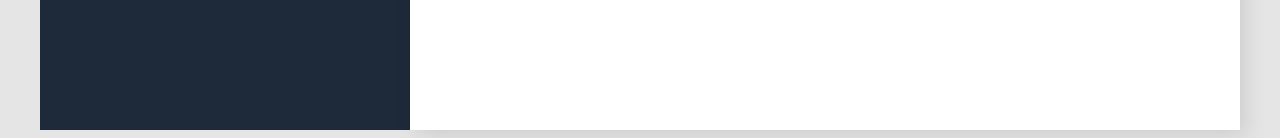
==== commit 2a46cbb3: "+ciclo" ====
--- a/index.html
+++ b/index.html
@@ -46,14 +46,29 @@
               <span class="project">
                 <a
                   target="_blank"
-                  href="https://delightful-horse-c6836f.netlify.app"
-                  class="project-link"
-                >
-                  Pizza restaurant (landing page)
+                  href="https://charming-kulfi-18b4f5.netlify.app"
+                  class="project-link visible"
+                >
+                  <b>Furniture shop (landing page + adaptability)</b>
                 </a>
                 ...............................................
                 <span class="project--bracket">[</span>
-                HTML5, CSS3
+                HTML5, CSS3, JS
+                <span class="project--bracket">]</span>
+              </span>
+            </li>
+            <li class="projects-item">
+              <span class="project">
+                <a
+                  target="_blank"
+                  href="https://elaborate-macaron-2217e2.netlify.app"
+                  class="project-link visible"
+                >
+                  <b>Ciclo (landing page, FullscreenSwiper)</b>
+                </a>
+                ...............................................
+                <span class="project--bracket">[</span>
+                HTML5, CSS3, JS
                 <span class="project--bracket">]</span>
               </span>
             </li>
@@ -64,7 +79,22 @@
                   href="https://iridescent-rolypoly-1b1409.netlify.app"
                   class="project-link"
                 >
-                  Real estate space (landing page)
+                  Real estate space (landing page )
+                </a>
+                ...............................................
+                <span class="project--bracket">[</span>
+                HTML5, CSS3
+                <span class="project--bracket">]</span>
+              </span>
+            </li>
+            <li class="projects-item">
+              <span class="project">
+                <a
+                  target="_blank"
+                  href="https://strong-gumption-8daace.netlify.app"
+                  class="project-link"
+                >
+                  The Natural Beauty (landing page)
                 </a>
                 ...............................................
                 <span class="project--bracket">[</span>
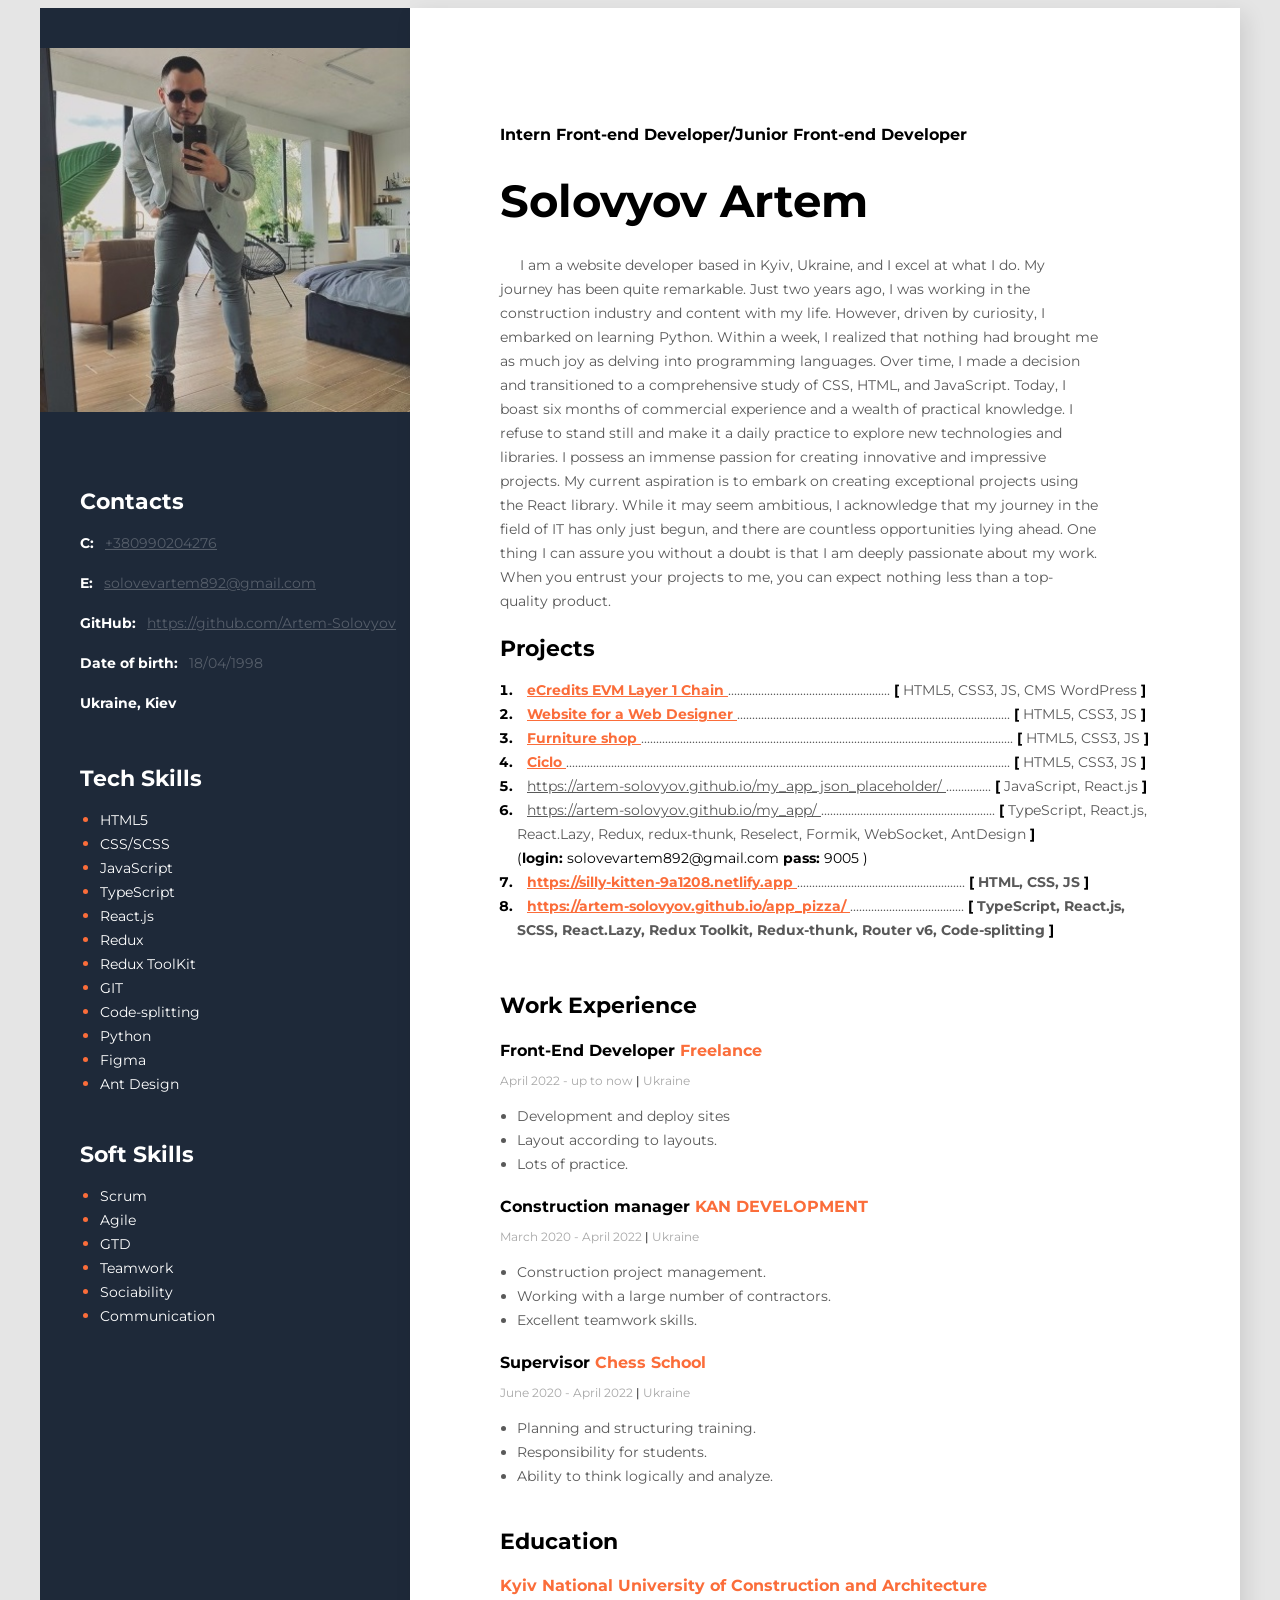
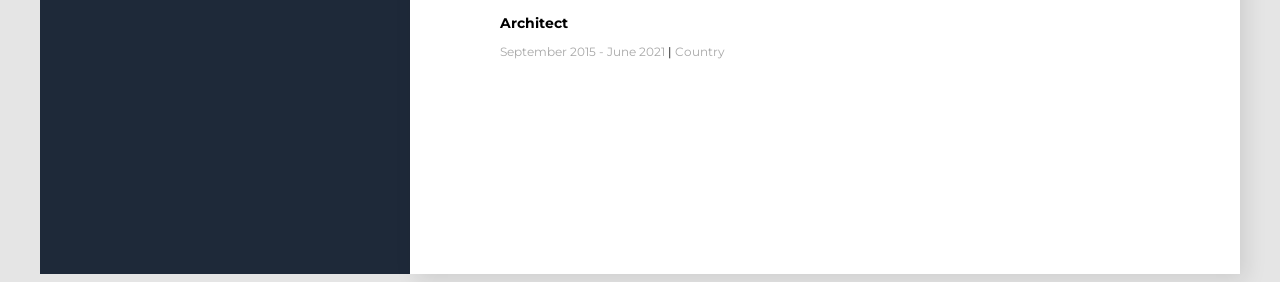
==== commit 6be9225a: "june" ====
--- a/index.html
+++ b/index.html
@@ -25,17 +25,24 @@
           </h2>
           <h1 class="about-name">Solovyov Artem</h1>
           <p class="about-description">
-            Hello, I'm a front-end web developer. I started learning programming
-            languages ​​in February 2022, at the moment I have studied
-            Javascript in depth, React has also studied HTML and CSS well, there
-            are examples in my repository. I created a small social network with
-            authorization and my last project - a Pizza ordering site, I
-            recommend that you familiarize yourself with it. I used to work in
-            the construction industry, and learning programming languages ​​was
-            a hobby, but after more than half a year of study, I am completely
-            sure that programming is my calling! I am ready to work and study
-            24/7. And at the moment, my knowledge is more than enough to bring
-            benefit and profit to your company!
+            I am a website developer based in Kyiv, Ukraine, and I excel at what
+            I do. My journey has been quite remarkable. Just two years ago, I
+            was working in the construction industry and content with my life.
+            However, driven by curiosity, I embarked on learning Python. Within
+            a week, I realized that nothing had brought me as much joy as
+            delving into programming languages. Over time, I made a decision and
+            transitioned to a comprehensive study of CSS, HTML, and JavaScript.
+            Today, I boast six months of commercial experience and a wealth of
+            practical knowledge. I refuse to stand still and make it a daily
+            practice to explore new technologies and libraries. I possess an
+            immense passion for creating innovative and impressive projects. My
+            current aspiration is to embark on creating exceptional projects
+            using the React library. While it may seem ambitious, I acknowledge
+            that my journey in the field of IT has only just begun, and there
+            are countless opportunities lying ahead. One thing I can assure you
+            without a doubt is that I am deeply passionate about my work. When
+            you entrust your projects to me, you can expect nothing less than a
+            top-quality product.
           </p>
         </div>
         <!-- Projects -->
@@ -46,12 +53,27 @@
               <span class="project">
                 <a
                   target="_blank"
-                  href="https://charming-kulfi-18b4f5.netlify.app"
-                  class="project-link visible"
-                >
-                  <b>Furniture shop (landing page + adaptability)</b>
-                </a>
-                ...............................................
+                  href="https://chain.ecredits.com/"
+                  class="project-link visible"
+                >
+                  <b>eCredits EVM Layer 1 Chain</b>
+                </a>
+                ......................................................
+                <span class="project--bracket">[</span>
+                HTML5, CSS3, JS, CMS WordPress
+                <span class="project--bracket">]</span>
+              </span>
+            </li>
+            <li class="projects-item">
+              <span class="project">
+                <a
+                  target="_blank"
+                  href="https://slvnkt.xyz/"
+                  class="project-link visible"
+                >
+                  <b>Website for a Web Designer</b>
+                </a>
+                ...........................................................................................
                 <span class="project--bracket">[</span>
                 HTML5, CSS3, JS
                 <span class="project--bracket">]</span>
@@ -61,47 +83,33 @@
               <span class="project">
                 <a
                   target="_blank"
+                  href="https://charming-kulfi-18b4f5.netlify.app/"
+                  class="project-link visible"
+                >
+                  <b>Furniture shop</b>
+                </a>
+                ............................................................................................................................
+                <span class="project--bracket">[</span>
+                HTML5, CSS3, JS
+                <span class="project--bracket">]</span>
+              </span>
+            </li>
+            <li class="projects-item">
+              <span class="project">
+                <a
+                  target="_blank"
                   href="https://elaborate-macaron-2217e2.netlify.app"
                   class="project-link visible"
                 >
-                  <b>Ciclo (landing page, FullscreenSwiper)</b>
-                </a>
-                ...............................................
+                  <b>Ciclo </b>
+                </a>
+                ....................................................................................................................................................
                 <span class="project--bracket">[</span>
                 HTML5, CSS3, JS
                 <span class="project--bracket">]</span>
               </span>
             </li>
-            <li class="projects-item">
-              <span class="project">
-                <a
-                  target="_blank"
-                  href="https://iridescent-rolypoly-1b1409.netlify.app"
-                  class="project-link"
-                >
-                  Real estate space (landing page )
-                </a>
-                ...............................................
-                <span class="project--bracket">[</span>
-                HTML5, CSS3
-                <span class="project--bracket">]</span>
-              </span>
-            </li>
-            <li class="projects-item">
-              <span class="project">
-                <a
-                  target="_blank"
-                  href="https://strong-gumption-8daace.netlify.app"
-                  class="project-link"
-                >
-                  The Natural Beauty (landing page)
-                </a>
-                ...............................................
-                <span class="project--bracket">[</span>
-                HTML5, CSS3
-                <span class="project--bracket">]</span>
-              </span>
-            </li>
+
             <li class="projects-item">
               <span class="project">
                 <a
@@ -111,7 +119,7 @@
                 >
                   https://artem-solovyov.github.io/my_app_json_placeholder/
                 </a>
-                ......
+                ...............
                 <span class="project--bracket">[</span>
                 JavaScript, React.js
                 <span class="project--bracket">]</span>
@@ -126,7 +134,7 @@
                 >
                   https://artem-solovyov.github.io/my_app/
                 </a>
-                .................................................
+                ..........................................................
                 <span class="project--bracket">[</span>
                 TypeScript, React.js, React.Lazy, Redux, redux-thunk, Reselect,
                 Formik, WebSocket, AntDesign
@@ -186,9 +194,7 @@
               April 2022 - up to now <span class="line">|</span> Ukraine
             </p>
             <ul class="work-list">
-              <li class="work-list-item">
-                Working with Large Projects (React.JS)
-              </li>
+              <li class="work-list-item">Development and deploy sites</li>
               <li class="work-list-item">Layout according to layouts.</li>
               <li class="work-list-item">Lots of practice.</li>
             </ul>
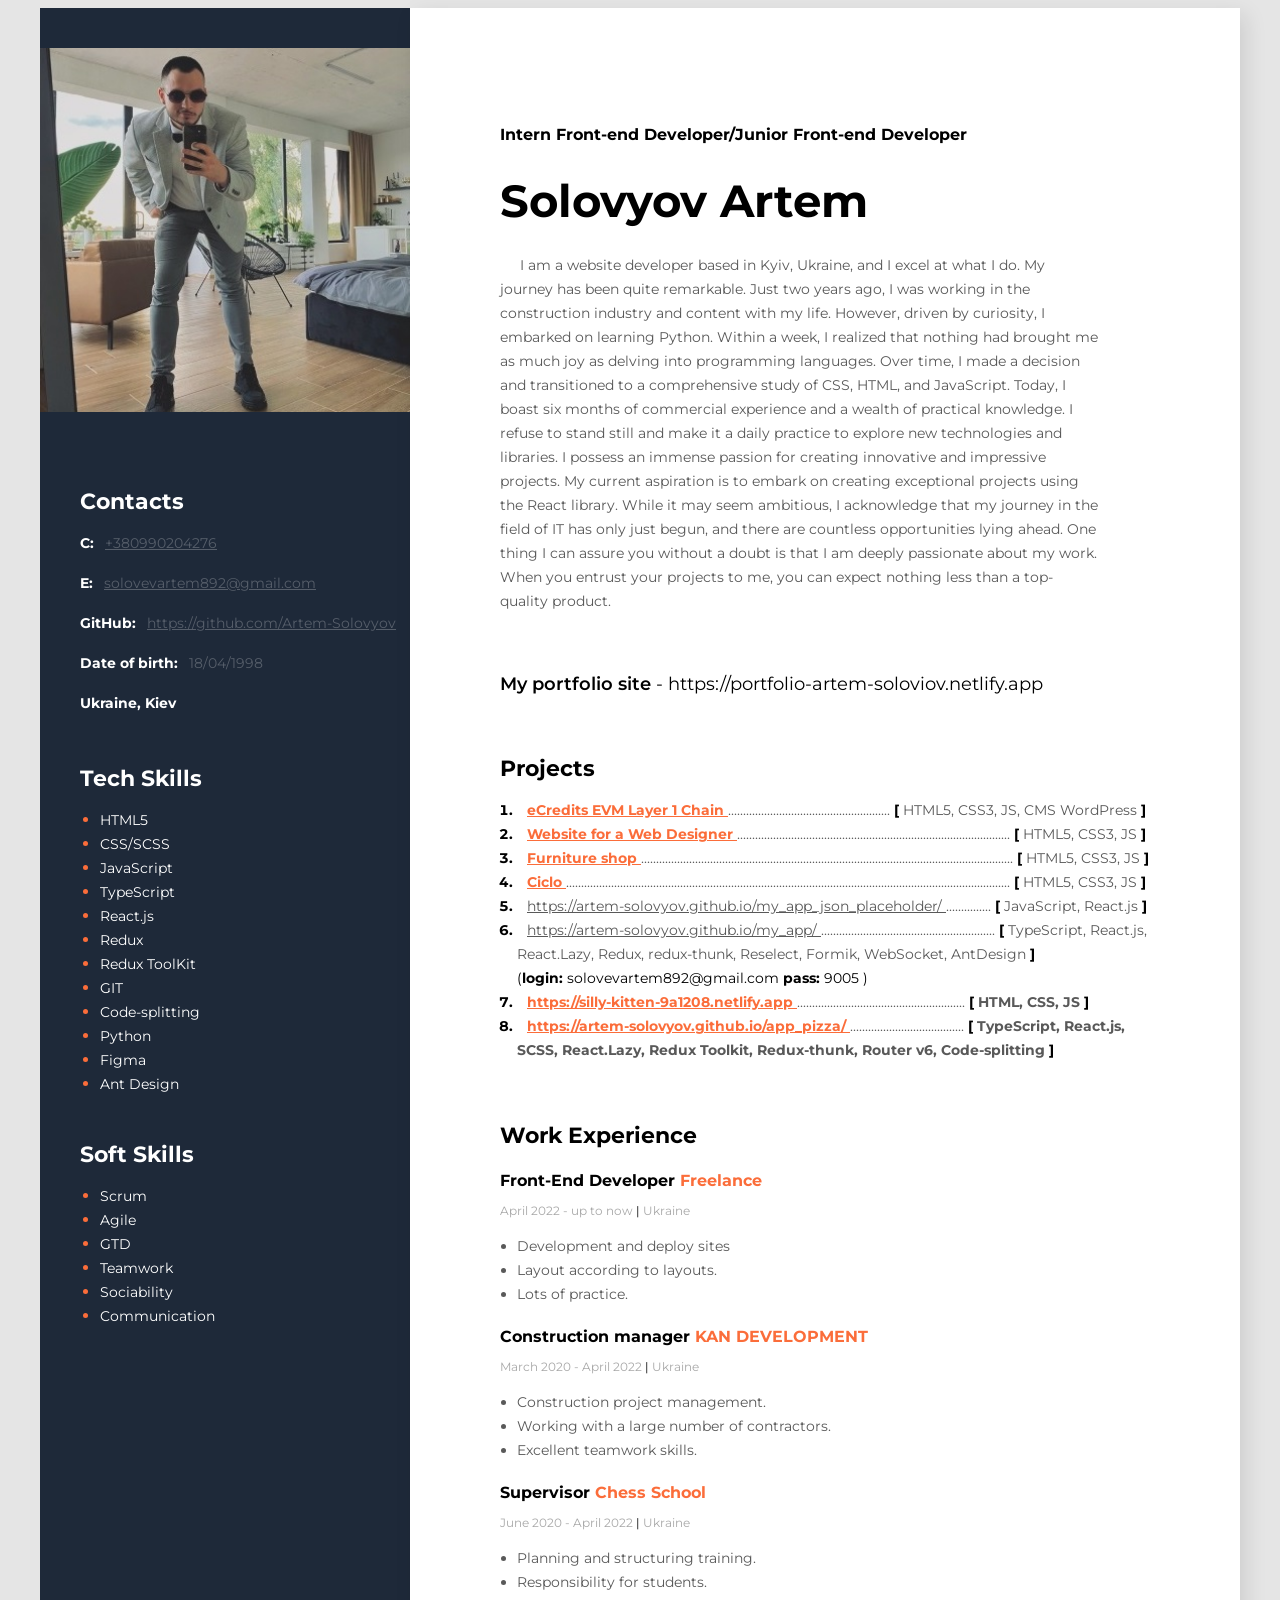
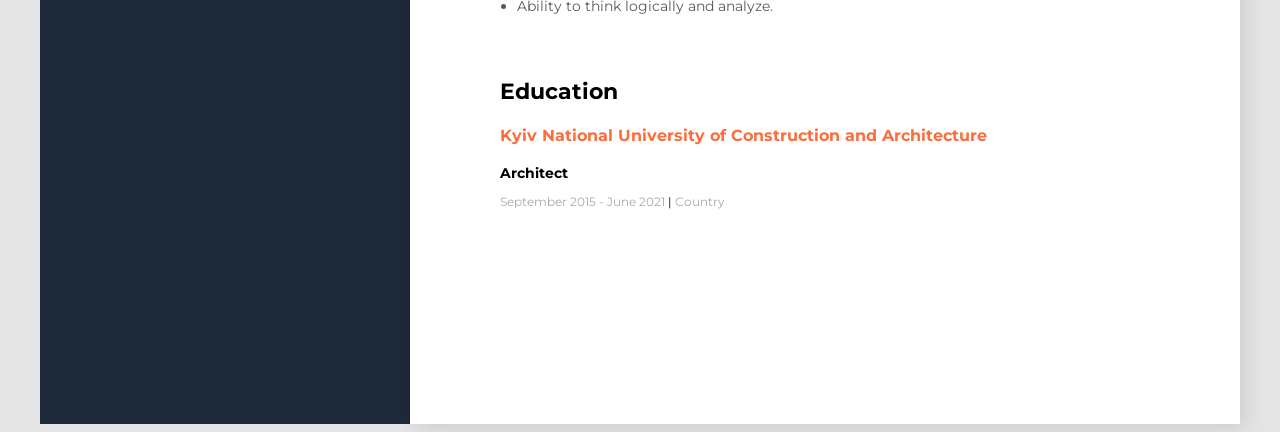
==== commit 486b3335: "1" ====
--- a/index.html
+++ b/index.html
@@ -44,6 +44,12 @@
             you entrust your projects to me, you can expect nothing less than a
             top-quality product.
           </p>
+          <a
+            href="https://portfolio-artem-soloviov.netlify.app"
+            class="portfolio"
+            >My portfolio site
+            <span>- https://portfolio-artem-soloviov.netlify.app</span>
+          </a>
         </div>
         <!-- Projects -->
         <div class="projects">
--- a/stayles/stayles.css
+++ b/stayles/stayles.css
@@ -23,7 +23,7 @@
 /* about stayles */
 
 .about {
-  margin-bottom: 40px;
+  margin-bottom: 100px;
 }
 .about-position {
   font-style: normal;
@@ -49,6 +49,7 @@
   color: #595959;
   width: 600px;
   text-indent: 20px;
+  margin-bottom: 60px;
 }
 
 /* project stayles */
@@ -56,6 +57,7 @@
   margin-bottom: 50px;
 }
 .title {
+  margin-top: 60px;
   font-style: normal;
   font-weight: 700;
   font-size: 22px;
@@ -255,3 +257,14 @@
   font-weight: 400;
   font-size: 14px;
 }
+
+.portfolio {
+  text-decoration: none;
+  font-weight: 600;
+  color: #000;
+  padding: 16px 0;
+  font-size: 18px;
+}
+.portfolio span {
+  font-weight: 400;
+}
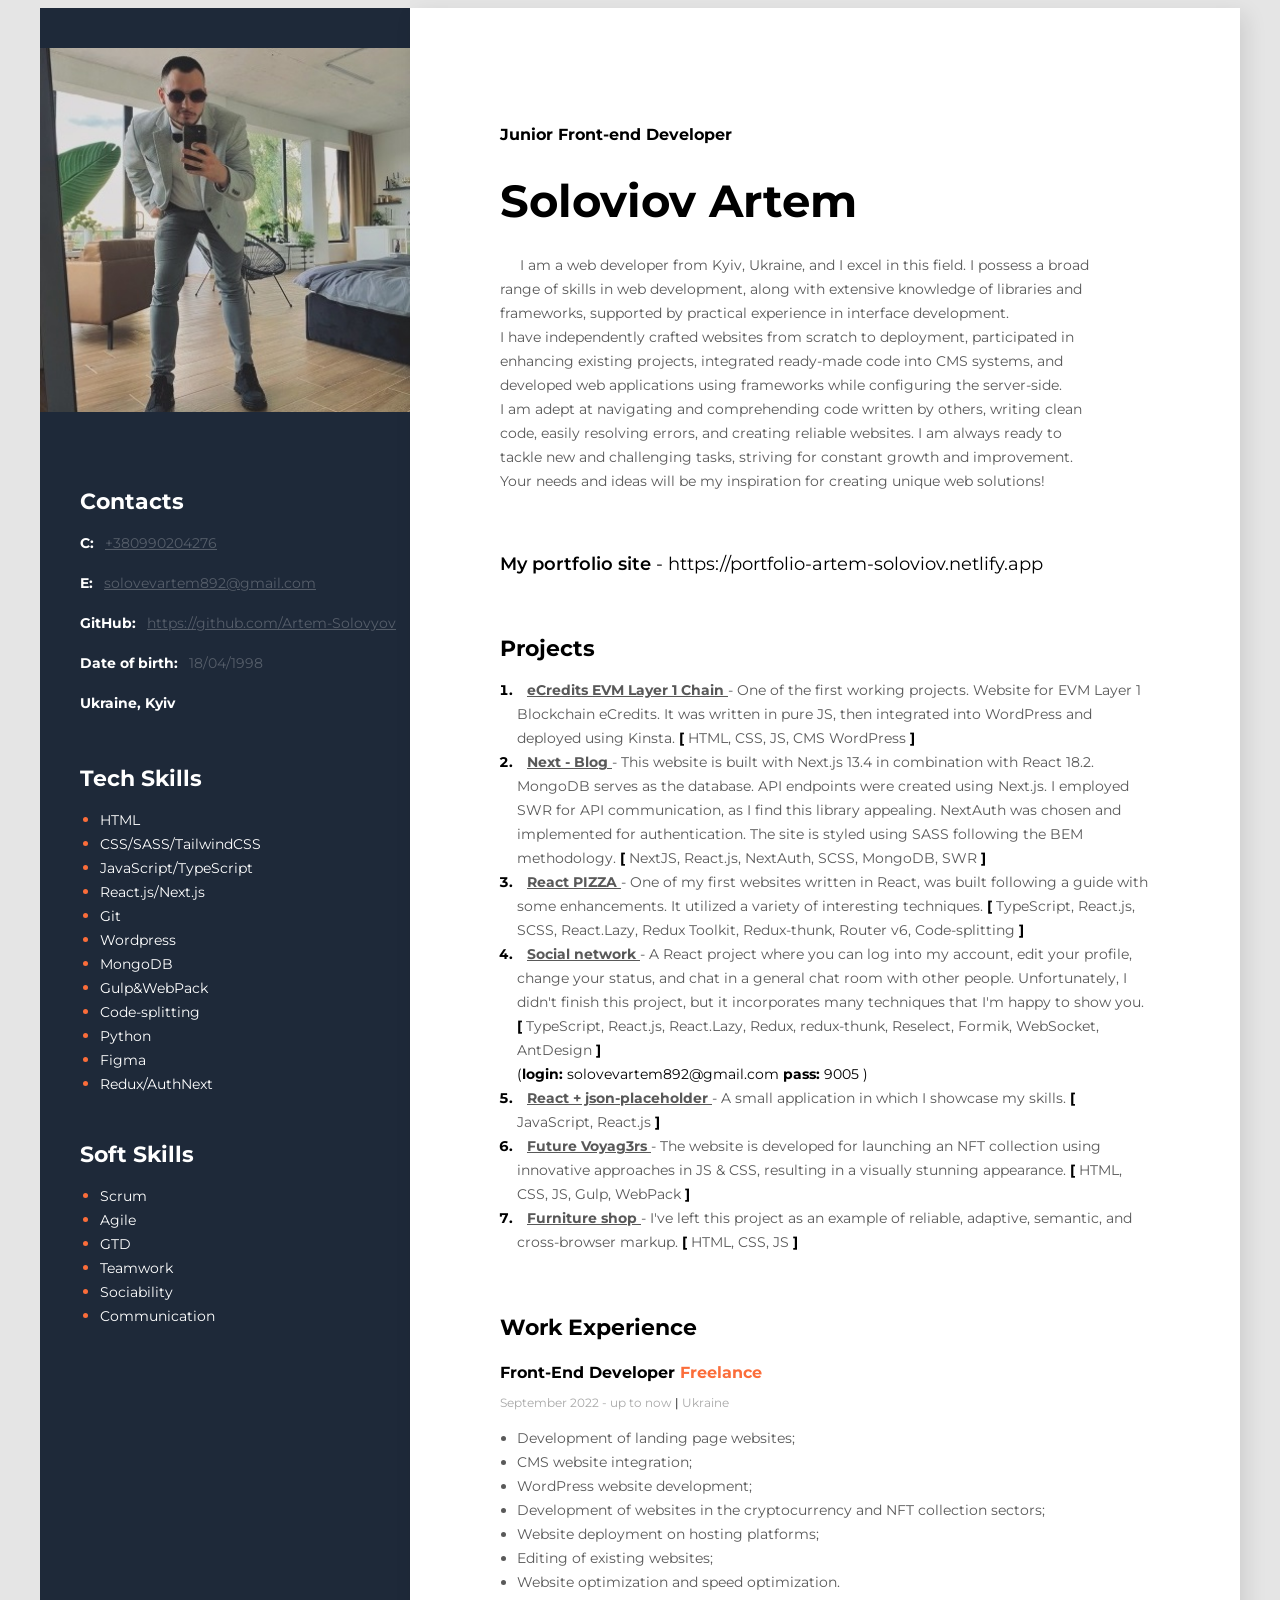
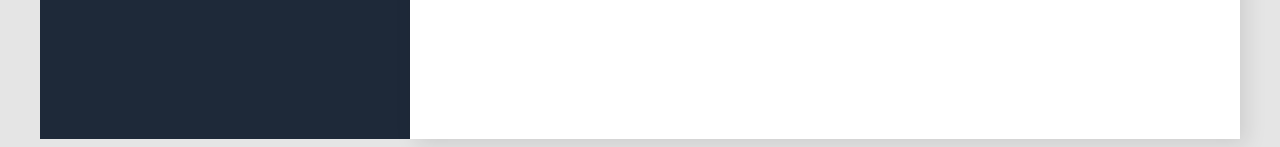
==== commit bb13b3a5: "update 15.09.23" ====
--- a/index.html
+++ b/index.html
@@ -7,10 +7,7 @@
     <link rel="stylesheet" href="./stayles/stayles.css" />
     <link rel="preconnect" href="https://fonts.googleapis.com" />
     <link rel="preconnect" href="https://fonts.gstatic.com" crossorigin />
-    <link
-      href="https://fonts.googleapis.com/css2?family=Montserrat:wght@400;700&display=swap"
-      rel="stylesheet"
-    />
+    <link href="https://fonts.googleapis.com/css2?family=Montserrat:wght@400;700&display=swap" rel="stylesheet" />
     <title>Resume</title>
   </head>
   <body>
@@ -20,33 +17,23 @@
       <div class="main-content">
         <!-- about user -->
         <div>
-          <h2 class="about-position">
-            Intern Front-end Developer/Junior Front-end Developer
-          </h2>
-          <h1 class="about-name">Solovyov Artem</h1>
+          <h2 class="about-position">Junior Front-end Developer</h2>
+          <h1 class="about-name">Soloviov Artem</h1>
           <p class="about-description">
-            I am a website developer based in Kyiv, Ukraine, and I excel at what
-            I do. My journey has been quite remarkable. Just two years ago, I
-            was working in the construction industry and content with my life.
-            However, driven by curiosity, I embarked on learning Python. Within
-            a week, I realized that nothing had brought me as much joy as
-            delving into programming languages. Over time, I made a decision and
-            transitioned to a comprehensive study of CSS, HTML, and JavaScript.
-            Today, I boast six months of commercial experience and a wealth of
-            practical knowledge. I refuse to stand still and make it a daily
-            practice to explore new technologies and libraries. I possess an
-            immense passion for creating innovative and impressive projects. My
-            current aspiration is to embark on creating exceptional projects
-            using the React library. While it may seem ambitious, I acknowledge
-            that my journey in the field of IT has only just begun, and there
-            are countless opportunities lying ahead. One thing I can assure you
-            without a doubt is that I am deeply passionate about my work. When
-            you entrust your projects to me, you can expect nothing less than a
-            top-quality product.
+            I am a web developer from Kyiv, Ukraine, and I excel in this field. I possess a broad range of skills in web
+            development, along with extensive knowledge of libraries and frameworks, supported by practical experience
+            in interface development.<br />
+
+            I have independently crafted websites from scratch to deployment, participated in enhancing existing
+            projects, integrated ready-made code into CMS systems, and developed web applications using frameworks while
+            configuring the server-side.<br />
+
+            I am adept at navigating and comprehending code written by others, writing clean code, easily resolving
+            errors, and creating reliable websites. I am always ready to tackle new and challenging tasks, striving for
+            constant growth and improvement. Your needs and ideas will be my inspiration for creating unique web
+            solutions!
           </p>
-          <a
-            href="https://portfolio-artem-soloviov.netlify.app"
-            class="portfolio"
+          <a href="https://portfolio-artem-soloviov.netlify.app" class="portfolio"
             >My portfolio site
             <span>- https://portfolio-artem-soloviov.netlify.app</span>
           </a>
@@ -57,65 +44,61 @@
           <ol class="project-list">
             <li class="projects-item">
               <span class="project">
-                <a
-                  target="_blank"
-                  href="https://chain.ecredits.com/"
-                  class="project-link visible"
-                >
+                <a target="_blank" href="https://chain.ecredits.com/" class="project-link">
                   <b>eCredits EVM Layer 1 Chain</b>
                 </a>
-                ......................................................
-                <span class="project--bracket">[</span>
-                HTML5, CSS3, JS, CMS WordPress
-                <span class="project--bracket">]</span>
-              </span>
-            </li>
-            <li class="projects-item">
-              <span class="project">
-                <a
-                  target="_blank"
-                  href="https://slvnkt.xyz/"
-                  class="project-link visible"
-                >
-                  <b>Website for a Web Designer</b>
-                </a>
-                ...........................................................................................
-                <span class="project--bracket">[</span>
-                HTML5, CSS3, JS
-                <span class="project--bracket">]</span>
-              </span>
-            </li>
-            <li class="projects-item">
-              <span class="project">
-                <a
-                  target="_blank"
-                  href="https://charming-kulfi-18b4f5.netlify.app/"
-                  class="project-link visible"
-                >
-                  <b>Furniture shop</b>
-                </a>
-                ............................................................................................................................
-                <span class="project--bracket">[</span>
-                HTML5, CSS3, JS
-                <span class="project--bracket">]</span>
-              </span>
-            </li>
-            <li class="projects-item">
-              <span class="project">
-                <a
-                  target="_blank"
-                  href="https://elaborate-macaron-2217e2.netlify.app"
-                  class="project-link visible"
-                >
-                  <b>Ciclo </b>
-                </a>
-                ....................................................................................................................................................
-                <span class="project--bracket">[</span>
-                HTML5, CSS3, JS
-                <span class="project--bracket">]</span>
-              </span>
-            </li>
-
+                - One of the first working projects. Website for EVM Layer 1 Blockchain eCredits. It was written in pure
+                JS, then integrated into WordPress and deployed using Kinsta.
+
+                <span class="project--bracket">[</span>
+                HTML, CSS, JS, CMS WordPress
+                <span class="project--bracket">]</span>
+              </span>
+            </li>
+            <li class="projects-item">
+              <span class="project">
+                <a target="_blank" href="https://mynextapp-artem-solovyov.vercel.app/" class="project-link">
+                  <b>Next - Blog</b>
+                </a>
+                - This website is built with Next.js 13.4 in combination with React 18.2. MongoDB serves as the
+                database. API endpoints were created using Next.js. I employed SWR for API communication, as I find this
+                library appealing. NextAuth was chosen and implemented for authentication. The site is styled using SASS
+                following the BEM methodology.
+
+                <span class="project--bracket">[</span>
+                NextJS, React.js, NextAuth, SCSS, MongoDB, SWR
+                <span class="project--bracket">]</span>
+              </span>
+            </li>
+            <li class="projects-item">
+              <span class="project">
+                <a target="_blank" href="https://artem-solovyov.github.io/app_pizza/" class="project-link">
+                  <b>React PIZZA</b>
+                </a>
+                - One of my first websites written in React, was built following a guide with some enhancements. It
+                utilized a variety of interesting techniques.
+                <span class="project--bracket">[</span>
+                TypeScript, React.js, SCSS, React.Lazy, Redux Toolkit, Redux-thunk, Router v6, Code-splitting
+                <span class="project--bracket">]</span>
+              </span>
+              <br />
+            </li>
+
+            <li class="projects-item">
+              <span class="project">
+                <a target="_blank" href="https://artem-solovyov.github.io/my_app/" class="project-link">
+                  <b>Social network</b>
+                </a>
+                - A React project where you can log into my account, edit your profile, change your status, and chat in
+                a general chat room with other people. Unfortunately, I didn't finish this project, but it incorporates
+                many techniques that I'm happy to show you.
+                <span class="project--bracket">[</span>
+                TypeScript, React.js, React.Lazy, Redux, redux-thunk, Reselect, Formik, WebSocket, AntDesign
+                <span class="project--bracket">]</span>
+              </span>
+              <br />
+              <span class="pass">(<b>login:</b> solovevartem892@gmail.com <b>pass:</b> 9005 )</span>
+            </li>
             <li class="projects-item">
               <span class="project">
                 <a
@@ -123,9 +106,9 @@
                   href="https://artem-solovyov.github.io/my_app_json_placeholder/"
                   class="project-link"
                 >
-                  https://artem-solovyov.github.io/my_app_json_placeholder/
-                </a>
-                ...............
+                  <b>React + json-placeholder</b>
+                </a>
+                - A small application in which I showcase my skills.
                 <span class="project--bracket">[</span>
                 JavaScript, React.js
                 <span class="project--bracket">]</span>
@@ -133,58 +116,28 @@
             </li>
             <li class="projects-item">
               <span class="project">
-                <a
-                  target="_blank"
-                  href="https://artem-solovyov.github.io/my_app/"
-                  class="project-link"
-                >
-                  https://artem-solovyov.github.io/my_app/
-                </a>
-                ..........................................................
-                <span class="project--bracket">[</span>
-                TypeScript, React.js, React.Lazy, Redux, redux-thunk, Reselect,
-                Formik, WebSocket, AntDesign
-                <span class="project--bracket">]</span>
-              </span>
-              <br />
-              <span class="pass"
-                >(<b>login:</b> solovevartem892@gmail.com <b>pass:</b> 9005
-                )</span
-              >
-            </li>
-            <li class="projects-item">
-              <span class="project">
-                <a
-                  target="_blank"
-                  href="https://silly-kitten-9a1208.netlify.app"
-                  class="project-link visible"
-                >
-                  <b>https://silly-kitten-9a1208.netlify.app</b>
-                </a>
-                ........................................................
-                <span class="project--bracket">[</span> <b> HTML, CSS, JS </b>
-                <span class="project--bracket">]</span>
-              </span>
-              <br />
-            </li>
-            <li class="projects-item">
-              <span class="project">
-                <a
-                  target="_blank"
-                  href="https://artem-solovyov.github.io/app_pizza/"
-                  class="project-link visible"
-                >
-                  <b>https://artem-solovyov.github.io/app_pizza/</b>
-                </a>
-                ......................................
-                <span class="project--bracket">[</span>
-                <b>
-                  TypeScript, React.js, SCSS, React.Lazy, Redux Toolkit,
-                  Redux-thunk, Router v6, Code-splitting
-                </b>
-                <span class="project--bracket">]</span>
-              </span>
-              <br />
+                <a target="_blank" href="https://futurevoyagers.xyz/" class="project-link">
+                  <b>Future Voyag3rs</b>
+                </a>
+                - The website is developed for launching an NFT collection using innovative approaches in JS & CSS,
+                resulting in a visually stunning appearance.
+
+                <span class="project--bracket">[</span>
+                HTML, CSS, JS, Gulp, WebPack
+                <span class="project--bracket">]</span>
+              </span>
+            </li>
+
+            <li class="projects-item">
+              <span class="project">
+                <a target="_blank" href="https://charming-kulfi-18b4f5.netlify.app/" class="project-link">
+                  <b>Furniture shop</b>
+                </a>
+                - I've left this project as an example of reliable, adaptive, semantic, and cross-browser markup.
+                <span class="project--bracket">[</span>
+                HTML, CSS, JS
+                <span class="project--bracket">]</span>
+              </span>
             </li>
           </ol>
         </div>
@@ -193,62 +146,18 @@
           <h3 class="title">Work Experience</h3>
           <!-- Company 1 -->
           <div>
-            <h4 class="work-position">
-              Front-End Developer <span class="organization">Freelance</span>
-            </h4>
-            <p class="period">
-              April 2022 - up to now <span class="line">|</span> Ukraine
-            </p>
+            <h4 class="work-position">Front-End Developer <span class="organization">Freelance</span></h4>
+            <p class="period">September 2022 - up to now <span class="line">|</span> Ukraine</p>
             <ul class="work-list">
-              <li class="work-list-item">Development and deploy sites</li>
-              <li class="work-list-item">Layout according to layouts.</li>
-              <li class="work-list-item">Lots of practice.</li>
+              <li class="work-list-item">Development of landing page websites;</li>
+              <li class="work-list-item">CMS website integration;</li>
+              <li class="work-list-item">WordPress website development;</li>
+              <li class="work-list-item">Development of websites in the cryptocurrency and NFT collection sectors;</li>
+              <li class="work-list-item">Website deployment on hosting platforms;</li>
+              <li class="work-list-item">Editing of existing websites;</li>
+              <li class="work-list-item">Website optimization and speed optimization.</li>
             </ul>
           </div>
-          <!-- Company 2 -->
-          <div>
-            <h4 class="work-position">
-              Сonstruction manager
-              <span class="organization">KAN DEVELOPMENT</span>
-            </h4>
-            <p class="period">
-              March 2020 - April 2022 <span class="line">|</span> Ukraine
-            </p>
-            <ul class="work-list">
-              <li class="work-list-item">Construction project management.</li>
-              <li class="work-list-item">
-                Working with a large number of contractors.
-              </li>
-              <li class="work-list-item">Excellent teamwork skills.</li>
-            </ul>
-          </div>
-          <!-- Company 3 -->
-          <div>
-            <h4 class="work-position">
-              Supervisor <span class="organization">Chess School</span>
-            </h4>
-            <p class="period">
-              June 2020 - April 2022 <span class="line">|</span> Ukraine
-            </p>
-            <ul class="work-list">
-              <li class="work-list-item">Planning and structuring training.</li>
-              <li class="work-list-item">Responsibility for students.</li>
-              <li class="work-list-item">
-                Ability to think logically and analyze.
-              </li>
-            </ul>
-          </div>
-        </div>
-        <!-- Edication -->
-        <div class="education">
-          <h3 class="title">Education</h3>
-          <h4 class="university">
-            Kyiv National University of Construction and Architecture
-          </h4>
-          <h4 class="direction">Architect</h4>
-          <p class="period">
-            September 2015 - June 2021 <span class="line">|</span> Country
-          </p>
         </div>
       </div>
       <!-- Sidebar -->
@@ -260,23 +169,15 @@
           <div>
             <p>
               <span class="contact-type">C:</span>
-              <a href="tel:+380990204276" class="contact-link">
-                +380990204276
-              </a>
+              <a href="tel:+380990204276" class="contact-link"> +380990204276 </a>
             </p>
             <p>
               <span class="contact-type">E:</span>
-              <a href="mailto:solovevartem892@gmail.com" class="contact-link">
-                solovevartem892@gmail.com
-              </a>
+              <a href="mailto:solovevartem892@gmail.com" class="contact-link"> solovevartem892@gmail.com </a>
             </p>
             <p>
               <span class="contact-type">GitHub:</span>
-              <a
-                href="https://github.com/Artem-Solovyov"
-                target="_blank"
-                class="contact-link"
-              >
+              <a href="https://github.com/Artem-Solovyov" target="_blank" class="contact-link">
                 https://github.com/Artem-Solovyov
               </a>
             </p>
@@ -286,7 +187,7 @@
             </p>
 
             <p>
-              <span class="contact-type">Ukraine, Kiev</span>
+              <span class="contact-type">Ukraine, Kyiv</span>
             </p>
           </div>
         </div>
@@ -295,28 +196,28 @@
           <h3 class="sidebar-title">Tech Skills</h3>
           <ul class="tech-skills-list">
             <li class="tech-skills-item">
-              <span class="tech-skills-text">HTML5</span>
-            </li>
-            <li class="tech-skills-item">
-              <span class="tech-skills-text">CSS/SCSS</span>
-            </li>
-            <li class="tech-skills-item">
-              <span class="tech-skills-text">JavaScript</span>
-            </li>
-            <li class="tech-skills-item">
-              <span class="tech-skills-text">TypeScript</span>
-            </li>
-            <li class="tech-skills-item">
-              <span class="tech-skills-text">React.js</span>
-            </li>
-            <li class="tech-skills-item">
-              <span class="tech-skills-text">Redux</span>
-            </li>
-            <li class="tech-skills-item">
-              <span class="tech-skills-text">Redux ToolKit</span>
-            </li>
-            <li class="tech-skills-item">
-              <span class="tech-skills-text">GIT</span>
+              <span class="tech-skills-text">HTML</span>
+            </li>
+            <li class="tech-skills-item">
+              <span class="tech-skills-text">CSS/SASS/TailwindCSS</span>
+            </li>
+            <li class="tech-skills-item">
+              <span class="tech-skills-text">JavaScript/TypeScript</span>
+            </li>
+            <li class="tech-skills-item">
+              <span class="tech-skills-text">React.js/Next.js</span>
+            </li>
+            <li class="tech-skills-item">
+              <span class="tech-skills-text">Git</span>
+            </li>
+            <li class="tech-skills-item">
+              <span class="tech-skills-text">Wordpress</span>
+            </li>
+            <li class="tech-skills-item">
+              <span class="tech-skills-text">MongoDB</span>
+            </li>
+            <li class="tech-skills-item">
+              <span class="tech-skills-text">Gulp&WebPack</span>
             </li>
             <li class="tech-skills-item">
               <span class="tech-skills-text">Code-splitting</span>
@@ -328,7 +229,7 @@
               <span class="tech-skills-text">Figma</span>
             </li>
             <li class="tech-skills-item">
-              <span class="tech-skills-text">Ant Design</span>
+              <span class="tech-skills-text">Redux/AuthNext</span>
             </li>
           </ul>
         </div>
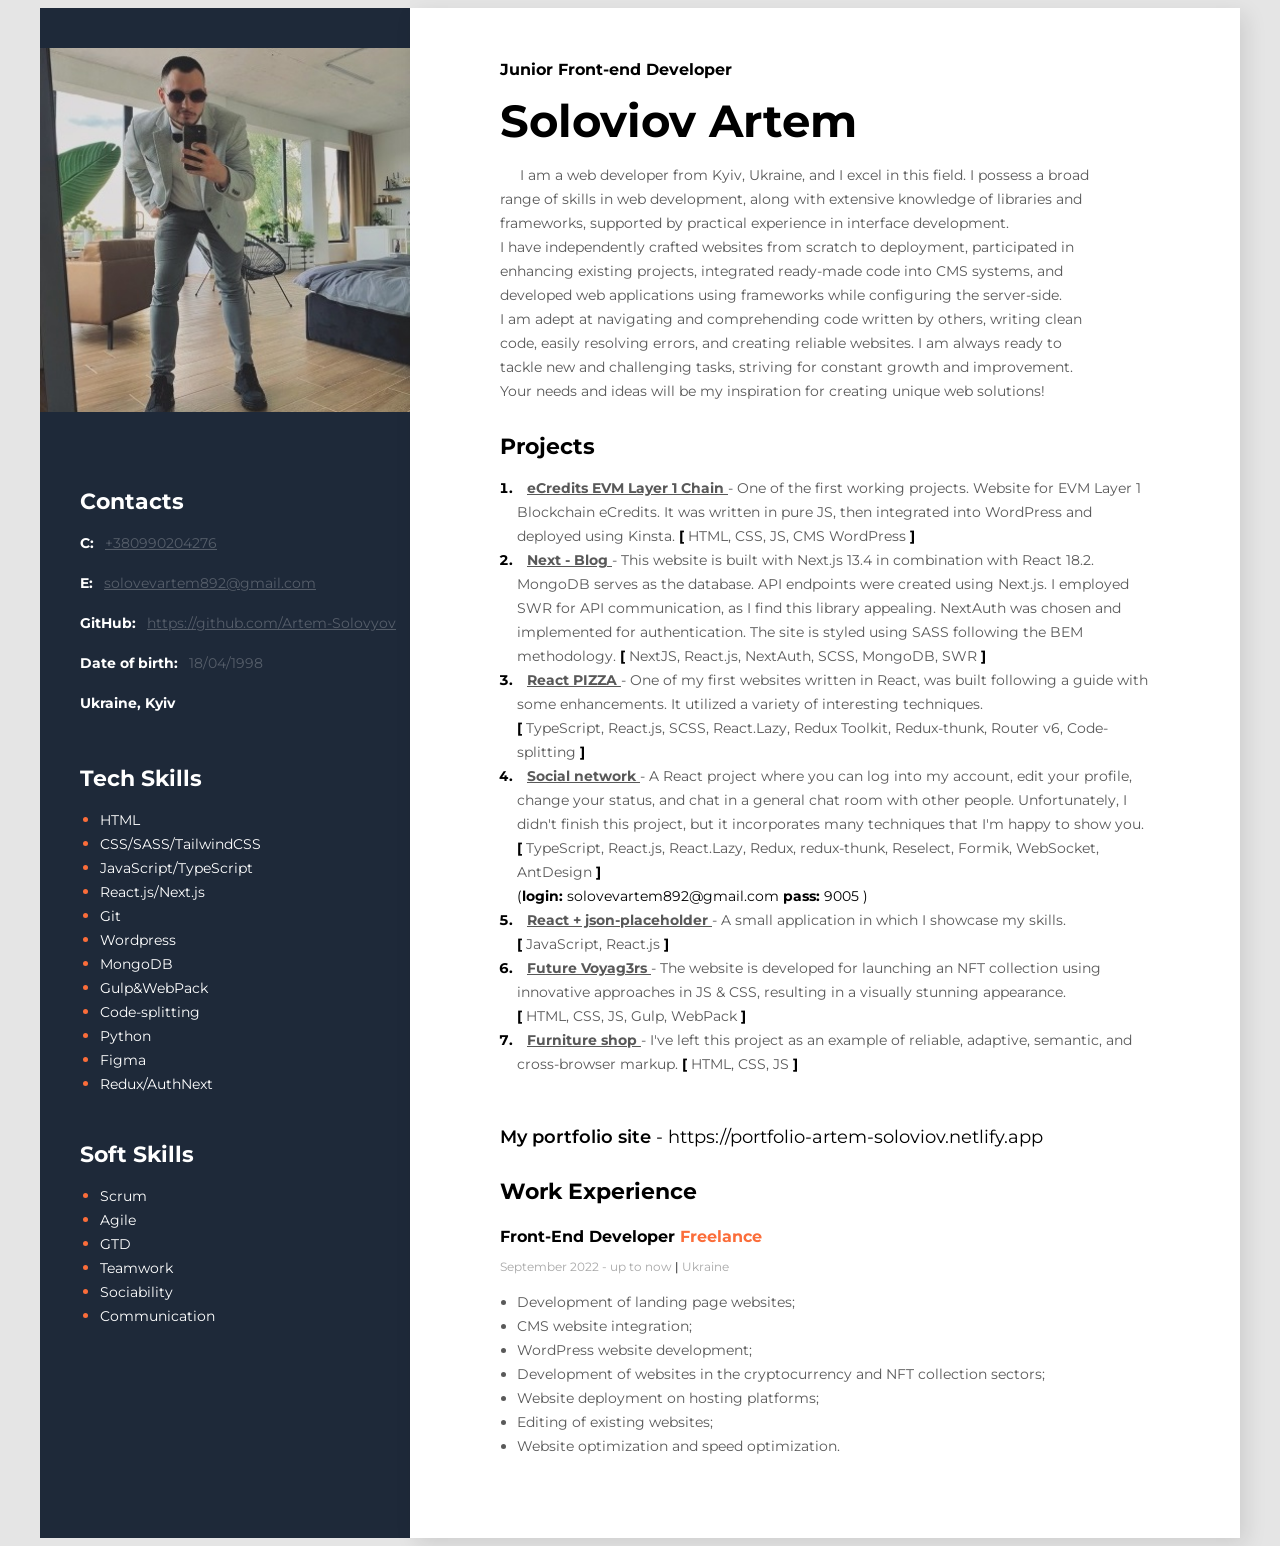
==== commit 5c5fd7fb: "port" ====
--- a/index.html
+++ b/index.html
@@ -33,10 +33,6 @@
             constant growth and improvement. Your needs and ideas will be my inspiration for creating unique web
             solutions!
           </p>
-          <a href="https://portfolio-artem-soloviov.netlify.app" class="portfolio"
-            >My portfolio site
-            <span>- https://portfolio-artem-soloviov.netlify.app</span>
-          </a>
         </div>
         <!-- Projects -->
         <div class="projects">
@@ -76,7 +72,7 @@
                   <b>React PIZZA</b>
                 </a>
                 - One of my first websites written in React, was built following a guide with some enhancements. It
-                utilized a variety of interesting techniques.
+                utilized a variety of interesting techniques.<br />
                 <span class="project--bracket">[</span>
                 TypeScript, React.js, SCSS, React.Lazy, Redux Toolkit, Redux-thunk, Router v6, Code-splitting
                 <span class="project--bracket">]</span>
@@ -91,7 +87,7 @@
                 </a>
                 - A React project where you can log into my account, edit your profile, change your status, and chat in
                 a general chat room with other people. Unfortunately, I didn't finish this project, but it incorporates
-                many techniques that I'm happy to show you.
+                many techniques that I'm happy to show you.<br />
                 <span class="project--bracket">[</span>
                 TypeScript, React.js, React.Lazy, Redux, redux-thunk, Reselect, Formik, WebSocket, AntDesign
                 <span class="project--bracket">]</span>
@@ -108,7 +104,7 @@
                 >
                   <b>React + json-placeholder</b>
                 </a>
-                - A small application in which I showcase my skills.
+                - A small application in which I showcase my skills.<br />
                 <span class="project--bracket">[</span>
                 JavaScript, React.js
                 <span class="project--bracket">]</span>
@@ -120,7 +116,7 @@
                   <b>Future Voyag3rs</b>
                 </a>
                 - The website is developed for launching an NFT collection using innovative approaches in JS & CSS,
-                resulting in a visually stunning appearance.
+                resulting in a visually stunning appearance.<br />
 
                 <span class="project--bracket">[</span>
                 HTML, CSS, JS, Gulp, WebPack
@@ -143,6 +139,10 @@
         </div>
         <!-- Work -->
         <div class="work">
+          <a href="https://portfolio-artem-soloviov.netlify.app" class="portfolio"
+            >My portfolio site
+            <span>- https://portfolio-artem-soloviov.netlify.app</span>
+          </a>
           <h3 class="title">Work Experience</h3>
           <!-- Company 1 -->
           <div>
--- a/stayles/stayles.css
+++ b/stayles/stayles.css
@@ -17,7 +17,7 @@
 .main-content {
   background-color: #fff;
   box-shadow: 6px 6px 20px rgba(0, 0, 0, 0.1);
-  padding: 105px 90px;
+  padding: 40px 90px;
 }
 
 /* about stayles */
@@ -31,7 +31,7 @@
   font-size: 16px;
   line-height: 17px;
   color: #000000;
-  margin-bottom: 20px;
+  margin-bottom: 10px;
 }
 .about-name {
   font-style: normal;
@@ -39,7 +39,8 @@
   font-size: 45px;
   line-height: 55px;
   color: #000000;
-  margin-bottom: 25px;
+  margin-bottom: 15px;
+  margin-top: 15px;
 }
 .about-description {
   font-style: normal;
@@ -49,7 +50,7 @@
   color: #595959;
   width: 600px;
   text-indent: 20px;
-  margin-bottom: 60px;
+  margin-bottom: 30px;
 }
 
 /* project stayles */
@@ -57,7 +58,7 @@
   margin-bottom: 50px;
 }
 .title {
-  margin-top: 60px;
+  margin-top: 30px;
   font-style: normal;
   font-weight: 700;
   font-size: 22px;
